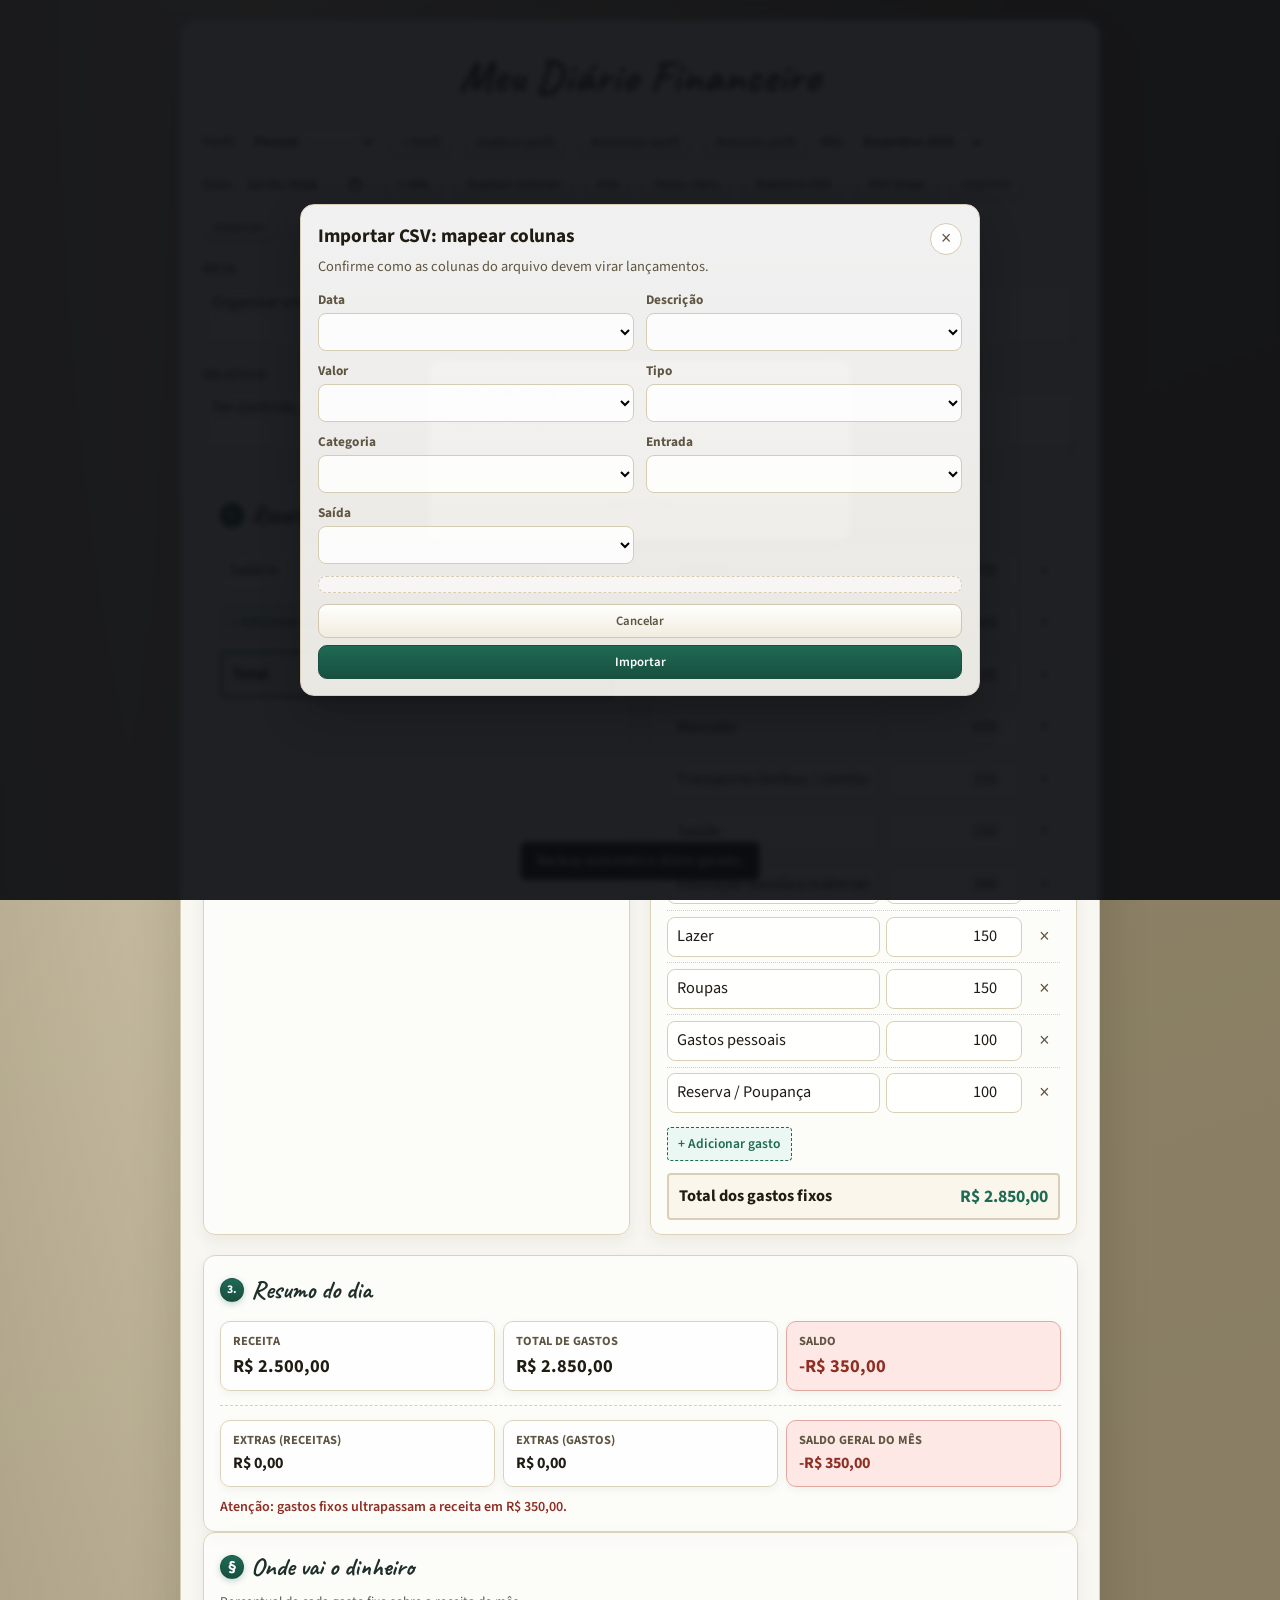
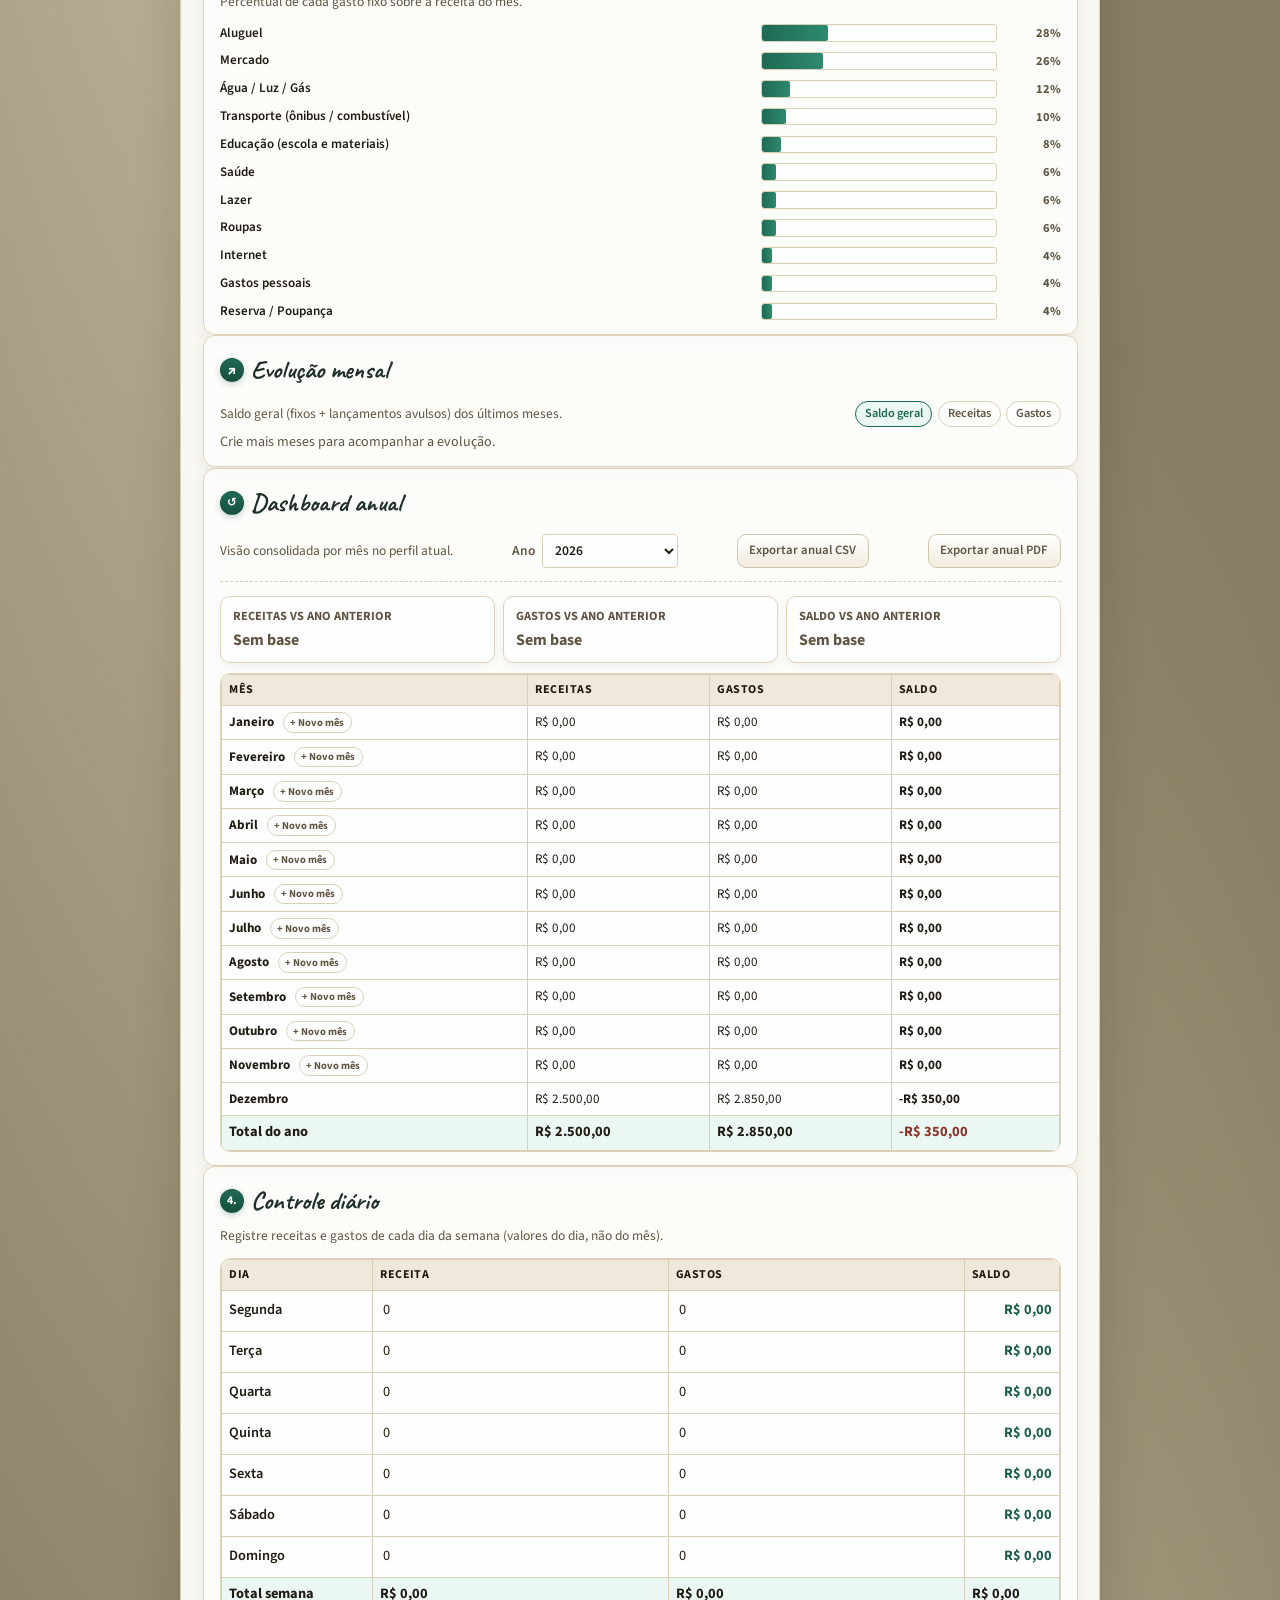
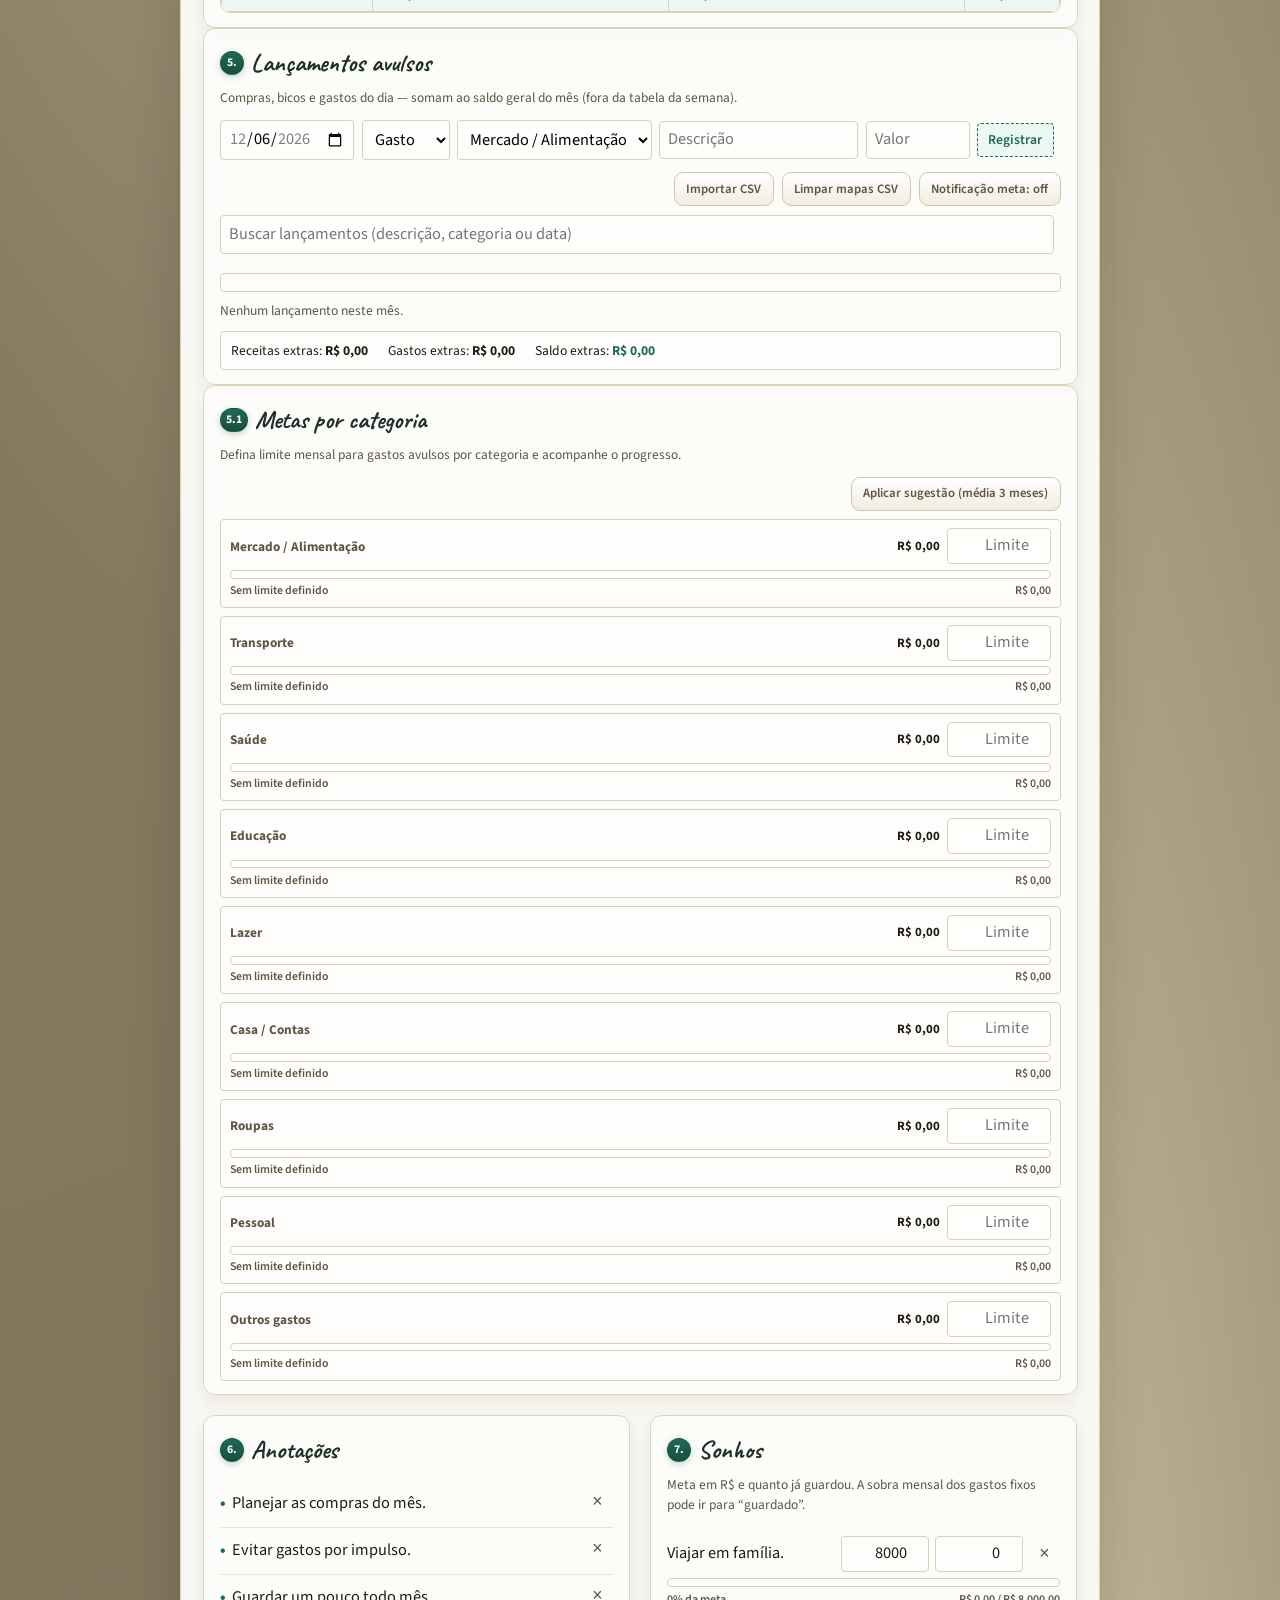
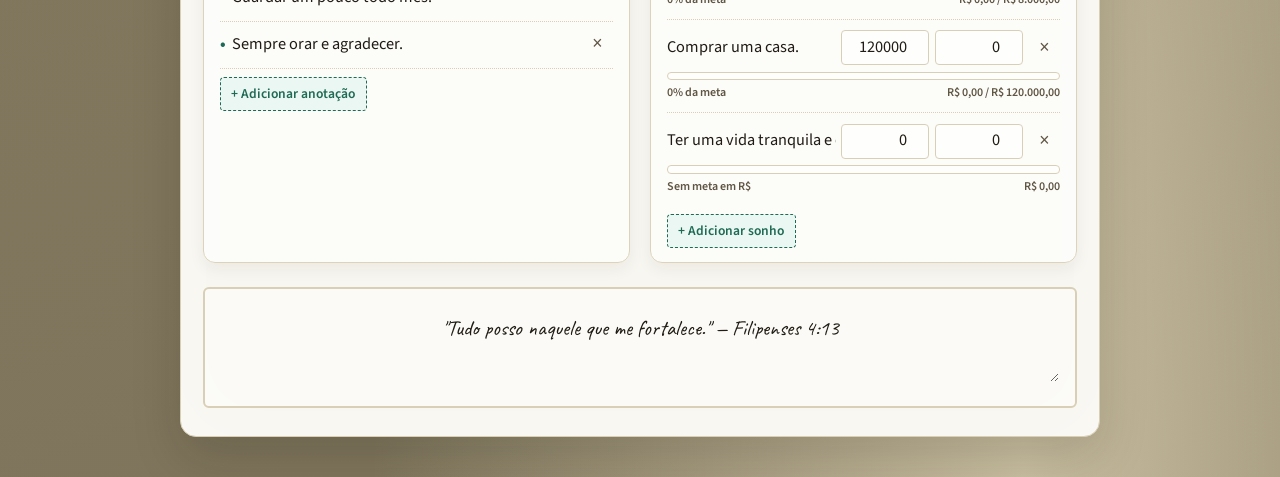
==== index.html @ 5837b6d7 "Publica GitHub Pages e melhora modal de importacao CSV Co-authored-by: Cursor <cursoragent@cursor.co" ====
<!DOCTYPE html>
<html lang="pt-BR">
<head>
  <meta charset="UTF-8" />
  <meta name="viewport" content="width=device-width, initial-scale=1.0" />
  <meta name="description" content="Meu Diário Financeiro — controle de receitas, gastos fixos e semana" />
  <meta name="theme-color" content="#1a5f4a" />
  <meta name="apple-mobile-web-app-capable" content="yes" />
  <meta name="apple-mobile-web-app-title" content="Diário Financeiro" />
  <link rel="manifest" href="manifest.webmanifest" />
  <link rel="icon" href="icons/icon.svg" type="image/svg+xml" />
  <link rel="apple-touch-icon" href="icons/icon.svg" />
  <title>Meu Diário Financeiro</title>
  <link rel="preconnect" href="https://fonts.googleapis.com" />
  <link rel="preconnect" href="https://fonts.gstatic.com" crossorigin />
  <link href="https://fonts.googleapis.com/css2?family=Caveat:wght@500;700&family=Source+Sans+3:wght@400;600;700&display=swap" rel="stylesheet" />
  <link rel="stylesheet" href="diario.css" />
</head>
<body>
  <a class="skip-link" href="#mainContent">Pular para conteúdo</a>
  <div class="app">
    <header class="sheet-header">
      <h1>Meu Diário Financeiro</h1>
      <div class="header-meta">
        <label class="field-inline">
          <span>Perfil</span>
          <select id="selPerfil" aria-label="Selecionar perfil"></select>
        </label>
        <button type="button" class="btn-icon" id="btnNovoPerfil" title="Criar novo perfil">+ Perfil</button>
        <button type="button" class="btn-icon" id="btnDuplicarPerfil" title="Duplicar perfil atual">Duplicar perfil</button>
        <button type="button" class="btn-icon" id="btnRenomearPerfil" title="Renomear perfil atual">Renomear perfil</button>
        <button type="button" class="btn-icon" id="btnRemoverPerfil" title="Remover perfil atual">Remover perfil</button>
        <label class="field-inline">
          <span>Mês</span>
          <select id="selMes" aria-label="Selecionar mês"></select>
        </label>
        <label class="field-inline">
          <span>Data</span>
          <input type="date" id="dataRef" />
        </label>
        <button type="button" class="btn-icon" id="btnNovoMes" title="Criar próximo mês">+ Mês</button>
        <button type="button" class="btn-icon" id="btnDuplicarMes" title="Copiar gastos do mês anterior">Duplicar anterior</button>
        <button type="button" class="btn-icon" id="btnInstalar" hidden title="Instalar no celular">Instalar app</button>
        <button type="button" class="btn-icon" id="btnPin" title="Configurar bloqueio por PIN">PIN</button>
        <button type="button" class="btn-icon" id="btnTema" title="Alternar tema claro/escuro">Tema: claro</button>
        <button type="button" class="btn-icon" id="btnRelatorioPdf" title="Gerar relatório mensal em PDF">Relatório PDF</button>
        <button type="button" class="btn-icon" id="btnRelatorioPdfLimpo" title="Gerar relatório compacto em PDF">PDF limpo</button>
        <button type="button" class="btn-icon" id="btnImprimir" title="Imprimir ou salvar PDF">Imprimir</button>
        <button type="button" class="btn-icon" id="btnExportar" title="Exportar backup JSON">Exportar</button>
        <button type="button" class="btn-icon" id="btnSyncConfig" title="Configurar sincronização GitHub Gist">Sync config</button>
        <button type="button" class="btn-icon" id="btnSyncPush" title="Enviar backup para o Gist">Sync enviar</button>
        <button type="button" class="btn-icon" id="btnSyncPull" title="Baixar backup do Gist">Sync baixar</button>
        <span class="sync-status" id="syncStatus">Sync: não configurado</span>
        <label class="btn-icon btn-import">
          Importar
          <input type="file" id="inputImportar" accept="application/json" hidden />
        </label>
      </div>
      <div class="field-block">
        <label for="meta">Meta</label>
        <textarea id="meta" rows="2" placeholder="Ex.: Organizar um salário de R$ 2.500,00 para a família."></textarea>
      </div>
      <div class="field-block">
        <label for="objetivo">Objetivo</label>
        <textarea id="objetivo" rows="2" placeholder="Ex.: Ter controle, viver em paz e realizar nossos sonhos."></textarea>
      </div>
    </header>

    <main class="grid-main" id="mainContent">
      <section class="panel" aria-labelledby="titReceita">
        <h2 id="titReceita"><span class="num">1.</span> Receita</h2>
        <ul class="linhas" id="listaReceitas"></ul>
        <button type="button" class="btn-add" id="btnAddReceita">+ Adicionar receita</button>
        <div class="total-box">
          <span>Total</span>
          <strong id="totalReceita">R$ 0,00</strong>
        </div>
      </section>

      <section class="panel" aria-labelledby="titGastos">
        <h2 id="titGastos"><span class="num">2.</span> Gastos fixos</h2>
        <ul class="linhas" id="listaGastos"></ul>
        <button type="button" class="btn-add" id="btnAddGasto">+ Adicionar gasto</button>
        <div class="total-box gastos">
          <span>Total dos gastos fixos</span>
          <strong id="totalGastos">R$ 0,00</strong>
        </div>
      </section>
    </main>

    <section class="panel resumo" aria-labelledby="titResumo">
      <h2 id="titResumo"><span class="num">3.</span> Resumo do dia</h2>
      <div class="resumo-linhas">
        <div class="resumo-item">
          <span>Receita</span>
          <output id="resumoReceita">R$ 0,00</output>
        </div>
        <div class="resumo-item">
          <span>Total de gastos</span>
          <output id="resumoGastos">R$ 0,00</output>
        </div>
        <div class="resumo-item saldo" id="wrapSaldo">
          <span>Saldo</span>
          <output id="resumoSaldo">R$ 0,00</output>
        </div>
      </div>
      <div class="resumo-extras" id="wrapResumoExtras" hidden>
        <div class="resumo-item mini">
          <span>Extras (receitas)</span>
          <output id="extraReceitas">R$ 0,00</output>
        </div>
        <div class="resumo-item mini">
          <span>Extras (gastos)</span>
          <output id="extraGastos">R$ 0,00</output>
        </div>
        <div class="resumo-item mini saldo" id="wrapSaldoGeral">
          <span>Saldo geral do mês</span>
          <output id="saldoGeral">R$ 0,00</output>
        </div>
      </div>
      <p class="alerta-saldo" id="alertaSaldo" hidden></p>
    </section>

    <section class="panel grafico-panel" aria-labelledby="titGrafico">
      <h2 id="titGrafico"><span class="num">§</span> Onde vai o dinheiro</h2>
      <p class="panel-hint">Percentual de cada gasto fixo sobre a receita do mês.</p>
      <div class="grafico-barras" id="graficoBarras"></div>
      <p class="grafico-vazio" id="graficoVazio" hidden>Adicione receitas e gastos para ver o gráfico.</p>
    </section>

    <section class="panel evolucao-panel" aria-labelledby="titEvolucao">
      <h2 id="titEvolucao"><span class="num">↗</span> Evolução mensal</h2>
      <div class="evolucao-topo">
        <p class="panel-hint" id="evolucaoHint">Saldo geral (fixos + lançamentos avulsos) dos últimos meses.</p>
        <div class="evolucao-modos" id="evolucaoModos" role="tablist" aria-label="Tipo da evolução mensal">
          <button type="button" class="chip-filtro ativo" data-modo-evolucao="saldo">Saldo geral</button>
          <button type="button" class="chip-filtro" data-modo-evolucao="receita">Receitas</button>
          <button type="button" class="chip-filtro" data-modo-evolucao="gasto">Gastos</button>
        </div>
      </div>
      <div class="evolucao-barras" id="evolucaoBarras"></div>
      <p class="grafico-vazio" id="evolucaoVazio" hidden>Crie mais meses para acompanhar a evolução.</p>
    </section>

    <section class="panel" aria-labelledby="titPainelAnual">
      <h2 id="titPainelAnual"><span class="num">↺</span> Dashboard anual</h2>
      <div class="evolucao-topo">
        <p class="panel-hint">Visão consolidada por mês no perfil atual.</p>
        <label class="field-inline">
          <span>Ano</span>
          <select id="selAnoPainel" aria-label="Selecionar ano do dashboard"></select>
        </label>
        <button type="button" class="btn-icon" id="btnExportarAnualCsv">Exportar anual CSV</button>
        <button type="button" class="btn-icon" id="btnExportarAnualPdf">Exportar anual PDF</button>
      </div>
      <div class="resumo-extras" id="painelComparativoWrap">
        <div class="resumo-item mini">
          <span>Receitas vs ano anterior</span>
          <output id="anualCompRec">—</output>
        </div>
        <div class="resumo-item mini">
          <span>Gastos vs ano anterior</span>
          <output id="anualCompGasto">—</output>
        </div>
        <div class="resumo-item mini">
          <span>Saldo vs ano anterior</span>
          <output id="anualCompSaldo">—</output>
        </div>
      </div>
      <div class="table-wrap">
        <table class="controle-semana">
          <thead>
            <tr>
              <th>Mês</th>
              <th>Receitas</th>
              <th>Gastos</th>
              <th>Saldo</th>
            </tr>
          </thead>
          <tbody id="painelAnualBody"></tbody>
          <tfoot>
            <tr>
              <th>Total do ano</th>
              <td id="anualRec">R$ 0,00</td>
              <td id="anualGasto">R$ 0,00</td>
              <td id="anualSaldo">R$ 0,00</td>
            </tr>
          </tfoot>
        </table>
      </div>
      <p class="grafico-vazio" id="painelAnualVazio" hidden>Sem dados para este ano.</p>
    </section>

    <section class="panel" aria-labelledby="titControle">
      <h2 id="titControle"><span class="num">4.</span> Controle diário</h2>
      <p class="panel-hint">Registre receitas e gastos de cada dia da semana (valores do dia, não do mês).</p>
      <div class="table-wrap">
        <table class="controle-semana">
          <thead>
            <tr>
              <th>Dia</th>
              <th>Receita</th>
              <th>Gastos</th>
              <th>Saldo</th>
            </tr>
          </thead>
          <tbody id="corpoSemana"></tbody>
          <tfoot>
            <tr>
              <th>Total semana</th>
              <td id="semReceita">R$ 0,00</td>
              <td id="semGastos">R$ 0,00</td>
              <td id="semSaldo">R$ 0,00</td>
            </tr>
          </tfoot>
        </table>
      </div>
    </section>

    <section class="panel" aria-labelledby="titLancamentos">
      <h2 id="titLancamentos"><span class="num">5.</span> Lançamentos avulsos</h2>
      <p class="panel-hint">Compras, bicos e gastos do dia — somam ao saldo geral do mês (fora da tabela da semana).</p>
      <form class="form-lancamento" id="formLancamento">
        <input type="date" id="lancData" required />
        <select id="lancTipo" aria-label="Tipo">
          <option value="gasto">Gasto</option>
          <option value="receita">Receita</option>
        </select>
        <select id="lancCategoria" aria-label="Categoria"></select>
        <input type="text" id="lancDesc" placeholder="Descrição" required />
        <input type="number" id="lancValor" min="0.01" step="0.01" placeholder="Valor" required />
        <button type="submit" class="btn-add">Registrar</button>
      </form>
      <div class="lanc-acoes">
        <button type="button" class="btn-icon" id="btnImportarCsv">Importar CSV</button>
        <button type="button" class="btn-icon" id="btnLimparMapasCsv">Limpar mapas CSV</button>
        <button type="button" class="btn-icon" id="btnToggleNotifMeta">Notificação meta: off</button>
        <input type="file" id="inputImportarCsv" accept=".csv,text/csv" hidden />
      </div>
      <div class="lanc-busca-wrap">
        <input type="search" id="lancBusca" placeholder="Buscar lançamentos (descrição, categoria ou data)" aria-label="Buscar lançamentos" />
        <button type="button" class="btn-icon" id="btnLimparBusca" hidden>Limpar busca</button>
      </div>
      <div class="lanc-filtros" id="lancFiltros" hidden></div>
      <div class="resumo-categorias" id="resumoCategorias" hidden></div>
      <ul class="lista-lancamentos" id="listaLancamentos"></ul>
      <p class="lanc-vazio" id="lancVazio">Nenhum lançamento neste mês.</p>
      <div class="lanc-totais">
        <span>Receitas extras: <strong id="lancTotRec">R$ 0,00</strong></span>
        <span>Gastos extras: <strong id="lancTotGasto">R$ 0,00</strong></span>
        <span>Saldo extras: <strong id="lancSaldoExtra">R$ 0,00</strong></span>
      </div>
    </section>

    <section class="panel" aria-labelledby="titMetasCategorias">
      <h2 id="titMetasCategorias"><span class="num">5.1</span> Metas por categoria</h2>
      <p class="panel-hint">Defina limite mensal para gastos avulsos por categoria e acompanhe o progresso.</p>
      <div class="meta-acoes">
        <button type="button" class="btn-icon" id="btnSugerirMetas">Aplicar sugestão (média 3 meses)</button>
      </div>
      <ul class="metas-categorias" id="metasCategorias"></ul>
      <p class="meta-alerta" id="metaAlerta" hidden></p>
    </section>

    <div class="grid-bottom">
      <section class="panel" aria-labelledby="titAnotacoes">
        <h2 id="titAnotacoes"><span class="num">6.</span> Anotações</h2>
        <ul class="lista-texto" id="listaAnotacoes"></ul>
        <button type="button" class="btn-add" id="btnAddAnotacao">+ Adicionar anotação</button>
      </section>

      <section class="panel panel-sonhos" aria-labelledby="titSonhos">
        <h2 id="titSonhos"><span class="num">7.</span> Sonhos</h2>
        <p class="panel-hint">Meta em R$ e quanto já guardou. A sobra mensal dos gastos fixos pode ir para “guardado”.</p>
        <p class="sonho-sugestao" id="sonhoSugestao" hidden></p>
        <ul class="lista-sonhos" id="listaSonhos"></ul>
        <button type="button" class="btn-add" id="btnAddSonho">+ Adicionar sonho</button>
      </section>
    </div>

    <footer class="citacao">
      <label for="citacaoTexto" class="sr-only">Citação motivacional</label>
      <textarea id="citacaoTexto" rows="2" placeholder="Sua frase de inspiração para o mês…"></textarea>
    </footer>
  </div>

  <div class="pin-overlay" id="pinOverlay" hidden role="dialog" aria-modal="true" aria-labelledby="pinTitle">
    <div class="pin-card">
      <h2 id="pinTitle">Diário protegido</h2>
      <p>Digite seu PIN para continuar.</p>
      <input type="password" id="pinInput" inputmode="numeric" pattern="[0-9]*" maxlength="12" autocomplete="current-password" placeholder="PIN" />
      <button type="button" class="btn-icon" id="btnDesbloquearPin">Desbloquear</button>
      <p class="pin-erro" id="pinErro" hidden>PIN inválido.</p>
    </div>
  </div>

  <div class="pin-overlay" id="csvMapOverlay" hidden role="dialog" aria-modal="true" aria-labelledby="csvMapTitle">
    <div class="pin-card csv-map-card">
      <button type="button" class="btn-modal-close" id="btnCsvMapFechar" aria-label="Fechar importação CSV">×</button>
      <h2 id="csvMapTitle">Importar CSV: mapear colunas</h2>
      <p class="panel-hint">Confirme como as colunas do arquivo devem virar lançamentos.</p>
      <div class="csv-map-grid">
        <label>Data
          <select id="csvMapData"></select>
        </label>
        <label>Descrição
          <select id="csvMapDesc"></select>
        </label>
        <label>Valor
          <select id="csvMapValor"></select>
        </label>
        <label>Tipo
          <select id="csvMapTipo"></select>
        </label>
        <label>Categoria
          <select id="csvMapCategoria"></select>
        </label>
        <label>Entrada
          <select id="csvMapEntrada"></select>
        </label>
        <label>Saída
          <select id="csvMapSaida"></select>
        </label>
      </div>
      <p class="panel-hint" id="csvMapResumo"></p>
      <div class="pin-actions">
        <button type="button" class="btn-icon" id="btnCsvMapCancelar">Cancelar</button>
        <button type="button" class="btn-icon" id="btnCsvMapConfirmar">Importar</button>
      </div>
    </div>
  </div>

  <div class="toast" id="toast" role="status" aria-live="polite"></div>
  <script src="diario.js" type="module"></script>
</body>
</html>
---- diario.css ----
:root {
  --papel: #f8f6f0;
  --papel-escuro: #efe9db;
  --linha: #d9cfb6;
  --tinta: #201c14;
  --tinta-suave: #5f5543;
  --destaque: #1f6a54;
  --destaque-claro: #ebf7f2;
  --alerta: #8f2f24;
  --alerta-fundo: #fde8e5;
  --positivo: #1a5f4a;
  --sombra: rgba(18, 16, 12, 0.16);
  --font-titulo: "Caveat", cursive;
  --font-corpo: "Source Sans 3", system-ui, sans-serif;
}

*,
*::before,
*::after {
  box-sizing: border-box;
}

body {
  margin: 0;
  min-height: 100vh;
  font-family: var(--font-corpo);
  font-size: 1.02rem;
  color: var(--tinta);
  background:
    radial-gradient(ellipse at 20% 0%, #d8ceb3 0%, transparent 52%),
    radial-gradient(ellipse at 80% 100%, #c9bea0 0%, transparent 45%),
    linear-gradient(160deg, #8f8468 0%, #7e745b 100%);
  line-height: 1.45;
  padding: 1.25rem 0.75rem 2.5rem;
  -webkit-font-smoothing: antialiased;
  text-rendering: optimizeLegibility;
}

.skip-link {
  position: absolute;
  left: 0.75rem;
  top: -3rem;
  z-index: 400;
  background: var(--tinta);
  color: #fff;
  padding: 0.45rem 0.65rem;
  border-radius: 6px;
  text-decoration: none;
  font-weight: 700;
}

.skip-link:focus {
  top: 0.75rem;
}

.app {
  max-width: 920px;
  margin: 0 auto;
  background: var(--papel);
  border: 1px solid #d9cfb6;
  border-radius: 16px;
  box-shadow:
    0 20px 50px var(--sombra),
    inset 0 0 80px rgba(255, 255, 255, 0.38);
  padding: 1.5rem 1.35rem 1.75rem;
  background-image: linear-gradient(180deg, rgba(255, 255, 255, 0.45), transparent 140px);
}

.sheet-header h1 {
  font-family: var(--font-titulo);
  font-size: clamp(2rem, 6vw, 2.75rem);
  font-weight: 700;
  text-align: center;
  margin: 0 0 1rem;
  color: #1d2a24;
  text-shadow: 0 1px 0 rgba(255, 255, 255, 0.8);
  letter-spacing: 0.02em;
}

.header-meta {
  display: flex;
  flex-wrap: wrap;
  gap: 0.5rem 0.75rem;
  align-items: center;
  margin-bottom: 1rem;
}

.field-inline {
  display: flex;
  align-items: center;
  gap: 0.4rem;
  font-size: 0.85rem;
  font-weight: 600;
  color: var(--tinta-suave);
}

.field-inline input[type="date"],
.field-inline select {
  border: 1px solid #d9cfb6;
  background: rgba(255, 255, 255, 0.72);
  padding: 0.35rem 0.5rem;
  border-radius: 4px;
  font: inherit;
  color: var(--tinta);
  min-width: 8.5rem;
}

.field-inline select {
  cursor: pointer;
}

.sync-status {
  font-size: 0.76rem;
  color: var(--tinta-suave);
  border: 1px dashed var(--linha);
  border-radius: 999px;
  padding: 0.2rem 0.55rem;
  background: rgba(255, 255, 255, 0.5);
}

.field-block {
  margin-bottom: 0.75rem;
}

.field-block label {
  display: block;
  font-size: 0.8rem;
  font-weight: 700;
  text-transform: uppercase;
  letter-spacing: 0.06em;
  color: var(--tinta-suave);
  margin-bottom: 0.25rem;
}

textarea,
input[type="text"],
input[type="number"] {
  width: 100%;
  font: inherit;
  color: var(--tinta);
  border: 1px solid #d9cfb6;
  border-radius: 8px;
  background: rgba(255, 255, 255, 0.78);
  padding: 0.45rem 0.55rem;
}

textarea:focus,
input:focus {
  outline: 2px solid var(--destaque);
  outline-offset: 1px;
}

.grid-main {
  display: grid;
  gap: 1.25rem;
  margin-top: 1.25rem;
}

@media (min-width: 720px) {
  .grid-main {
    grid-template-columns: 1fr 1fr;
  }
}

.panel {
  background: rgba(255, 255, 255, 0.62);
  border: 1px solid #ddd3bb;
  border-radius: 12px;
  padding: 1rem 1rem 0.85rem;
  box-shadow: 0 6px 16px rgba(32, 28, 20, 0.06);
  animation: panelIn 0.45s ease both;
  transform-origin: top center;
  transition: transform 0.2s ease, box-shadow 0.2s ease, border-color 0.2s ease;
}

.panel:hover {
  transform: translateY(-2px);
  box-shadow: 0 10px 24px rgba(32, 28, 20, 0.1);
  border-color: #d2c7ae;
}

.panel h2 {
  font-family: var(--font-titulo);
  font-size: 1.58rem;
  font-weight: 700;
  margin: 0 0 0.75rem;
  color: #1f2f29;
  display: flex;
  align-items: center;
  gap: 0.45rem;
}

.panel h2 .num {
  color: #fff;
  background: linear-gradient(180deg, var(--destaque), #184f3f);
  border: 1px solid rgba(0, 0, 0, 0.08);
  border-radius: 999px;
  min-width: 1.5rem;
  height: 1.5rem;
  display: inline-flex;
  align-items: center;
  justify-content: center;
  font-family: var(--font-corpo);
  font-size: 0.74rem;
  line-height: 1;
  padding: 0 0.32rem;
  box-shadow: 0 2px 6px rgba(31, 106, 84, 0.28);
}

.panel-hint {
  font-size: 0.84rem;
  color: var(--tinta-suave);
  margin: -0.35rem 0 0.75rem;
}

.linhas {
  list-style: none;
  margin: 0;
  padding: 0;
}

.linha-item {
  display: grid;
  grid-template-columns: 1fr minmax(6.5rem, 8.5rem) 2rem;
  gap: 0.4rem;
  align-items: center;
  padding: 0.35rem 0;
  border-bottom: 1px dotted var(--linha);
}

.linha-item:last-child {
  border-bottom: none;
}

.linha-item input[type="text"] {
  min-width: 0;
}

.linha-item input[type="number"] {
  text-align: right;
}

.btn-remove {
  width: 2rem;
  height: 2rem;
  border: none;
  background: transparent;
  color: var(--tinta-suave);
  cursor: pointer;
  border-radius: 4px;
  font-size: 1.1rem;
  line-height: 1;
}

.btn-remove:hover {
  background: var(--alerta-fundo);
  color: var(--alerta);
}

.btn-add {
  margin-top: 0.5rem;
  padding: 0.4rem 0.65rem;
  font: inherit;
  font-size: 0.85rem;
  font-weight: 600;
  color: var(--destaque);
  background: var(--destaque-claro);
  border: 1px dashed var(--destaque);
  border-radius: 4px;
  cursor: pointer;
}

.btn-add:hover {
  background: #d4ebe3;
}

.total-box {
  display: flex;
  justify-content: space-between;
  align-items: center;
  margin-top: 0.75rem;
  padding: 0.55rem 0.65rem;
  background: var(--destaque-claro);
  border: 2px solid var(--destaque);
  border-radius: 4px;
  font-weight: 700;
}

.total-box.gastos {
  background: #faf6eb;
  border-color: var(--linha);
}

.total-box strong {
  font-size: 1.1rem;
  color: var(--destaque);
}

.resumo {
  margin-top: 1.25rem;
}

.resumo-linhas {
  display: grid;
  gap: 0.5rem;
}

@media (min-width: 520px) {
  .resumo-linhas {
    grid-template-columns: repeat(3, 1fr);
  }
}

.resumo-item {
  padding: 0.65rem 0.75rem;
  background: rgba(255, 255, 255, 0.72);
  border: 1px solid #ddd3bb;
  border-radius: 10px;
  box-shadow: 0 3px 10px rgba(32, 28, 20, 0.05);
  transition: transform 0.18s ease, box-shadow 0.18s ease;
}

.resumo-item:hover {
  transform: translateY(-1px);
  box-shadow: 0 8px 16px rgba(32, 28, 20, 0.08);
}

.resumo-item span {
  display: block;
  font-size: 0.78rem;
  font-weight: 700;
  text-transform: uppercase;
  color: var(--tinta-suave);
  margin-bottom: 0.2rem;
}

.resumo-item output {
  font-size: 1.15rem;
  font-weight: 700;
  display: block;
}

.resumo-item.saldo output {
  color: var(--positivo);
}

.resumo-item.saldo.negativo output {
  color: var(--alerta);
}

.resumo-item.saldo.negativo {
  background: var(--alerta-fundo);
  border-color: #e0a8a0;
}

.resumo-extras {
  display: grid;
  gap: 0.5rem;
  margin-top: 0.85rem;
  padding-top: 0.85rem;
  border-top: 1px dashed var(--linha);
}

@media (min-width: 520px) {
  .resumo-extras {
    grid-template-columns: repeat(3, 1fr);
  }
}

.resumo-item.mini output {
  font-size: 1rem;
}

.resumo-extras .resumo-item.saldo.negativo output {
  color: var(--alerta);
}

.alerta-saldo {
  margin: 0.65rem 0 0;
  font-size: 0.88rem;
  color: var(--alerta);
  font-weight: 600;
}

.table-wrap {
  overflow-x: auto;
  border: 1px solid #ddd3bb;
  border-radius: 10px;
  background: rgba(255, 255, 255, 0.72);
}

.controle-semana {
  width: 100%;
  border-collapse: collapse;
  font-size: 0.9rem;
}

.controle-semana th,
.controle-semana td {
  border: 1px solid var(--linha);
  padding: 0.4rem 0.45rem;
  text-align: left;
}

.controle-semana thead th {
  background: var(--papel-escuro);
  font-size: 0.75rem;
  text-transform: uppercase;
  letter-spacing: 0.04em;
}

.controle-semana tbody td:first-child {
  font-weight: 600;
  white-space: nowrap;
}

.controle-semana input[type="number"] {
  width: 100%;
  min-width: 4.5rem;
  border: none;
  background: transparent;
  padding: 0.2rem;
}

.controle-semana input[type="number"]:focus {
  background: #fff;
}

.controle-semana .cel-saldo {
  font-weight: 700;
  text-align: right;
  color: var(--positivo);
}

.controle-semana .cel-saldo.neg {
  color: var(--alerta);
}

.controle-semana tfoot th,
.controle-semana tfoot td {
  background: var(--destaque-claro);
  font-weight: 700;
}

.grid-bottom {
  display: grid;
  gap: 1.25rem;
  margin-top: 1.25rem;
}

@media (min-width: 620px) {
  .grid-bottom {
    grid-template-columns: 1fr 1fr;
  }
}

.lista-texto {
  list-style: none;
  margin: 0;
  padding: 0;
}

.lista-texto li {
  display: flex;
  gap: 0.35rem;
  align-items: flex-start;
  padding: 0.35rem 0;
  border-bottom: 1px dotted var(--linha);
}

.lista-texto li::before {
  content: "•";
  color: var(--destaque);
  font-weight: 700;
  flex-shrink: 0;
  margin-top: 0.35rem;
}

.lista-texto input {
  flex: 1;
  border: none;
  background: transparent;
  padding: 0.35rem 0;
}

.lista-texto input:focus {
  background: rgba(255, 255, 255, 0.6);
  border-radius: 4px;
}

.form-lancamento {
  display: grid;
  gap: 0.45rem;
  margin-bottom: 0.75rem;
}

@media (min-width: 640px) {
  .form-lancamento {
    grid-template-columns: auto auto auto 1fr 6.5rem auto auto;
    align-items: center;
  }
}

.form-lancamento input,
.form-lancamento select {
  width: 100%;
  font: inherit;
  padding: 0.4rem 0.5rem;
  border: 1px solid var(--linha);
  border-radius: 4px;
  background: rgba(255, 255, 255, 0.5);
}

.form-lancamento button {
  margin: 0;
}

.lanc-acoes {
  display: flex;
  justify-content: flex-end;
  gap: 0.5rem;
  margin: 0 0 0.55rem;
}

.pin-card.csv-map-card {
  width: min(680px, 94vw);
  max-height: min(88vh, 820px);
  overflow: auto;
  border-radius: 14px;
  padding: 1.1rem 1.05rem 0.95rem;
  background: linear-gradient(180deg, rgba(255, 255, 255, 0.94), rgba(250, 248, 242, 0.92));
  border: 1px solid #d8cdb5;
  box-shadow: 0 20px 40px rgba(0, 0, 0, 0.24);
}

.btn-modal-close {
  position: sticky;
  top: 0;
  float: right;
  width: 2rem;
  height: 2rem;
  border: 1px solid #d6cbb3;
  border-radius: 999px;
  background: rgba(255, 255, 255, 0.95);
  color: var(--tinta-suave);
  font-size: 1.1rem;
  line-height: 1;
  cursor: pointer;
}

.btn-modal-close:hover {
  border-color: var(--destaque);
  color: var(--destaque);
}

.csv-map-grid {
  display: grid;
  gap: 0.6rem 0.7rem;
  margin: 0.72rem 0 0.72rem;
  grid-template-columns: 1fr;
}

.csv-map-grid label {
  display: grid;
  gap: 0.28rem;
  font-size: 0.83rem;
  font-weight: 700;
  letter-spacing: 0.01em;
  color: var(--tinta-suave);
}

.csv-map-grid select {
  width: 100%;
  font: inherit;
  padding: 0.46rem 0.55rem;
  border: 1px solid #d6cbb3;
  border-radius: 8px;
  background: rgba(255, 255, 255, 0.85);
}

.pin-actions {
  display: flex;
  justify-content: flex-end;
  flex-wrap: wrap;
  gap: 0.45rem;
  margin-top: 0.55rem;
}

.csv-map-card .btn-icon {
  width: auto;
  min-width: 9rem;
}

#btnCsvMapConfirmar {
  background: linear-gradient(180deg, var(--destaque), #184f3f);
  border-color: #184f3f;
  color: #fff;
}

#btnCsvMapConfirmar:hover {
  color: #fff;
  border-color: #133f32;
  box-shadow: 0 6px 14px rgba(24, 79, 63, 0.28);
}

#csvMapResumo {
  margin-top: 0.1rem;
  padding: 0.48rem 0.56rem;
  border: 1px dashed #d7ccb4;
  border-radius: 8px;
  background: rgba(255, 255, 255, 0.62);
}

@media (min-width: 760px) {
  .csv-map-grid {
    grid-template-columns: 1fr 1fr;
  }
}

:root[data-theme="dark"] .pin-card.csv-map-card {
  background: linear-gradient(180deg, #2a3036, #23292f);
  border-color: #46515d;
}

:root[data-theme="dark"] .btn-modal-close {
  background: #1f252b;
  border-color: #495564;
  color: #c8d2dd;
}

:root[data-theme="dark"] .csv-map-grid select {
  background: #1f252b;
  border-color: #495564;
  color: #edf2f7;
}

:root[data-theme="dark"] #csvMapResumo {
  border-color: #4a5563;
  background: rgba(31, 37, 43, 0.72);
}

.lanc-busca-wrap {
  display: grid;
  grid-template-columns: 1fr auto;
  gap: 0.45rem;
  align-items: center;
  margin: 0 0 0.55rem;
}

.lanc-busca-wrap input {
  width: 100%;
  font: inherit;
  padding: 0.42rem 0.5rem;
  border: 1px solid var(--linha);
  border-radius: 4px;
  background: rgba(255, 255, 255, 0.5);
}

.lanc-item .desc mark {
  background: #fff2a8;
  color: inherit;
  padding: 0 0.08rem;
  border-radius: 2px;
}

.lanc-filtros {
  display: flex;
  flex-wrap: wrap;
  gap: 0.4rem;
  margin: 0.25rem 0 0.6rem;
}

.chip-filtro {
  border: 1px solid var(--linha);
  background: rgba(255, 255, 255, 0.55);
  color: var(--tinta-suave);
  font: inherit;
  font-size: 0.77rem;
  font-weight: 600;
  border-radius: 999px;
  padding: 0.2rem 0.55rem;
  cursor: pointer;
}

.chip-filtro.ativo {
  border-color: var(--destaque);
  color: var(--destaque);
  background: var(--destaque-claro);
}

.resumo-categorias {
  margin: 0 0 0.55rem;
  padding: 0.55rem 0.6rem;
  border: 1px solid var(--linha);
  border-radius: 4px;
  background: rgba(255, 255, 255, 0.45);
  display: grid;
  gap: 0.4rem;
}

.cat-resumo-linha {
  display: grid;
  grid-template-columns: minmax(0, 1fr) minmax(5rem, 30%) auto;
  gap: 0.45rem;
  align-items: center;
  font-size: 0.78rem;
}

.cat-resumo-linha .nome {
  white-space: nowrap;
  overflow: hidden;
  text-overflow: ellipsis;
  color: var(--tinta-suave);
  font-weight: 600;
}

.cat-resumo-linha .val {
  font-weight: 700;
  color: var(--tinta);
}

#painelAnualBody td,
#painelAnualBody th {
  font-size: 0.82rem;
}

#painelAnualBody td:last-child,
#anualSaldo {
  font-weight: 700;
}

#painelAnualBody tr[title] {
  cursor: pointer;
}

#painelAnualBody tr[title]:hover {
  background: rgba(26, 95, 74, 0.08);
}

.btn-mini-add-mes {
  margin-left: 0.35rem;
  border: 1px solid var(--linha);
  background: rgba(255, 255, 255, 0.72);
  color: var(--tinta-suave);
  border-radius: 999px;
  font: inherit;
  font-size: 0.66rem;
  padding: 0.1rem 0.4rem;
  cursor: pointer;
}

.btn-mini-add-mes:hover {
  border-color: var(--destaque);
  color: var(--destaque);
}

#painelComparativoWrap {
  margin-bottom: 0.6rem;
}

#painelComparativoWrap output {
  font-weight: 700;
}

.lista-lancamentos {
  list-style: none;
  margin: 0;
  padding: 0;
}

.lanc-item {
  display: grid;
  grid-template-columns: 5.5rem 4.5rem 1fr 5.5rem 2rem 2rem 2rem;
  gap: 0.35rem;
  align-items: center;
  padding: 0.4rem 0;
  border-bottom: 1px dotted var(--linha);
  font-size: 0.85rem;
}

.lanc-item .tag-tipo {
  font-size: 0.7rem;
  font-weight: 800;
  text-transform: uppercase;
  padding: 0.15rem 0.35rem;
  border-radius: 3px;
  text-align: center;
}

.lanc-item .tag-tipo.receita {
  background: var(--destaque-claro);
  color: var(--destaque);
}

.lanc-item .tag-tipo.gasto {
  background: var(--alerta-fundo);
  color: var(--alerta);
}

.lanc-item .tag-cat {
  font-size: 0.72rem;
  color: var(--tinta-suave);
  background: rgba(255, 255, 255, 0.6);
  border: 1px solid var(--linha);
  border-radius: 3px;
  padding: 0.1rem 0.35rem;
  text-align: center;
}

.lanc-item .valor {
  text-align: right;
  font-weight: 700;
}

.lanc-item .valor.receita {
  color: var(--destaque);
}

.lanc-item .valor.gasto {
  color: var(--alerta);
}

.btn-edit {
  border: 1px solid var(--linha);
  background: rgba(255, 255, 255, 0.55);
  color: var(--tinta-suave);
  border-radius: 4px;
  height: 2rem;
  cursor: pointer;
}

.btn-edit:hover {
  border-color: var(--destaque);
  color: var(--destaque);
}

.btn-dup {
  border: 1px solid var(--linha);
  background: rgba(255, 255, 255, 0.55);
  color: var(--tinta-suave);
  border-radius: 4px;
  height: 2rem;
  cursor: pointer;
}

.btn-dup:hover {
  border-color: var(--destaque);
  color: var(--destaque);
}

.lanc-vazio {
  font-size: 0.85rem;
  color: var(--tinta-suave);
  margin: 0 0 0.5rem;
}

.lanc-totais {
  display: flex;
  flex-wrap: wrap;
  gap: 0.75rem 1.25rem;
  margin-top: 0.65rem;
  font-size: 0.85rem;
  padding: 0.55rem 0.65rem;
  background: rgba(255, 255, 255, 0.45);
  border: 1px solid var(--linha);
  border-radius: 4px;
}

.metas-categorias {
  list-style: none;
  margin: 0;
  padding: 0;
  display: grid;
  gap: 0.5rem;
}

.meta-acoes {
  display: flex;
  justify-content: flex-end;
  margin: 0 0 0.55rem;
}

.meta-item {
  border: 1px solid var(--linha);
  border-radius: 4px;
  padding: 0.5rem 0.55rem;
  background: rgba(255, 255, 255, 0.45);
}

.meta-item.excedeu {
  border-color: #b2584d;
  background: var(--alerta-fundo);
}

.meta-topo {
  display: grid;
  grid-template-columns: minmax(0, 1fr) 7rem 6.5rem;
  gap: 0.45rem;
  align-items: center;
  margin-bottom: 0.35rem;
}

.meta-topo .nome {
  font-size: 0.83rem;
  font-weight: 700;
  color: var(--tinta-suave);
}

.meta-topo .gasto {
  text-align: right;
  font-size: 0.8rem;
  font-weight: 700;
}

.meta-topo input {
  width: 100%;
  font: inherit;
  padding: 0.32rem 0.4rem;
  border: 1px solid var(--linha);
  border-radius: 4px;
  background: rgba(255, 255, 255, 0.6);
  text-align: right;
}

.meta-rodape {
  display: flex;
  justify-content: space-between;
  margin-top: 0.2rem;
  font-size: 0.74rem;
  font-weight: 600;
  color: var(--tinta-suave);
}

.meta-alerta {
  margin: 0.65rem 0 0;
  color: var(--alerta);
  font-size: 0.84rem;
  font-weight: 700;
}

.lista-sonhos {
  list-style: none;
  margin: 0;
  padding: 0;
}

.sonho-item {
  padding: 0.65rem 0;
  border-bottom: 1px dotted var(--linha);
}

.sonho-item:last-child {
  border-bottom: none;
}

.sonho-topo {
  display: grid;
  grid-template-columns: 1fr 5.5rem 5.5rem 2rem;
  gap: 0.35rem;
  align-items: center;
  margin-bottom: 0.4rem;
}

.sonho-topo input[type="text"] {
  font: inherit;
  border: none;
  background: transparent;
  padding: 0.25rem 0;
  width: 100%;
}

.sonho-topo input[type="number"] {
  font: inherit;
  width: 100%;
  padding: 0.3rem 0.4rem;
  border: 1px solid var(--linha);
  border-radius: 4px;
  background: rgba(255, 255, 255, 0.5);
  text-align: right;
}

.sonho-progresso {
  height: 0.55rem;
  background: rgba(255, 255, 255, 0.55);
  border: 1px solid var(--linha);
  border-radius: 4px;
  overflow: hidden;
}

.sonho-progresso-fill {
  height: 100%;
  background: linear-gradient(90deg, var(--destaque), #3d9a7a);
  transition: width 0.35s ease;
}

.sonho-rodape {
  display: flex;
  justify-content: space-between;
  margin-top: 0.25rem;
  font-size: 0.75rem;
  color: var(--tinta-suave);
  font-weight: 600;
}

.sonho-sugestao {
  font-size: 0.85rem;
  color: var(--destaque);
  margin: 0 0 0.65rem;
  padding: 0.45rem 0.55rem;
  background: var(--destaque-claro);
  border-radius: 4px;
  border: 1px dashed var(--destaque);
}

.sonho-sugestao button {
  margin-left: 0.35rem;
  font: inherit;
  font-size: 0.78rem;
  font-weight: 700;
  color: var(--destaque);
  background: transparent;
  border: 1px solid var(--destaque);
  border-radius: 3px;
  padding: 0.15rem 0.4rem;
  cursor: pointer;
}

@media (max-width: 520px) {
  .lanc-item {
    grid-template-columns: 1fr 1fr;
  }

  .lanc-item .desc {
    grid-column: 1 / -1;
  }

  .lanc-item .tag-cat,
  .lanc-item .valor {
    grid-column: span 1;
  }

  .sonho-topo {
    grid-template-columns: 1fr 1fr;
  }

  .sonho-topo .btn-remove {
    grid-column: 2;
    justify-self: end;
  }
}

.citacao {
  margin-top: 1.5rem;
  padding: 1rem;
  border: 2px double var(--linha);
  border-radius: 6px;
  background: rgba(255, 255, 255, 0.4);
}

.citacao textarea {
  font-family: var(--font-titulo);
  font-size: 1.35rem;
  text-align: center;
  border: none;
  background: transparent;
  resize: vertical;
  min-height: 3rem;
}

.btn-icon {
  padding: 0.42rem 0.72rem;
  font: inherit;
  font-size: 0.8rem;
  font-weight: 600;
  color: var(--tinta-suave);
  background: linear-gradient(180deg, #ffffff, #f1ecdf);
  border: 1px solid #d1c6ad;
  border-radius: 9px;
  cursor: pointer;
  transition: transform 0.15s ease, box-shadow 0.15s ease, border-color 0.15s ease;
}

.btn-icon:hover {
  border-color: var(--destaque);
  color: var(--destaque);
  box-shadow: 0 4px 12px rgba(31, 106, 84, 0.2);
  transform: translateY(-1px);
}

.btn-icon:active {
  transform: translateY(0);
  box-shadow: 0 2px 6px rgba(31, 106, 84, 0.18);
}

button:focus-visible,
input:focus-visible,
select:focus-visible,
textarea:focus-visible,
a:focus-visible {
  outline: 3px solid var(--destaque);
  outline-offset: 2px;
}

.btn-import {
  display: inline-block;
  cursor: pointer;
}

.sr-only {
  position: absolute;
  width: 1px;
  height: 1px;
  padding: 0;
  margin: -1px;
  overflow: hidden;
  clip: rect(0, 0, 0, 0);
  border: 0;
}

.toast {
  position: fixed;
  bottom: 1.25rem;
  left: 50%;
  transform: translateX(-50%) translateY(120%);
  background: var(--tinta);
  color: #fff;
  padding: 0.55rem 1rem;
  border-radius: 6px;
  font-size: 0.88rem;
  font-weight: 600;
  opacity: 0;
  transition: transform 0.25s, opacity 0.25s;
  z-index: 100;
  pointer-events: none;
}

.toast.show {
  transform: translateX(-50%) translateY(0);
  opacity: 1;
}

@keyframes panelIn {
  from {
    opacity: 0;
    transform: translateY(8px) scale(0.995);
  }
  to {
    opacity: 1;
    transform: translateY(0) scale(1);
  }
}

.pin-overlay {
  position: fixed;
  inset: 0;
  background: rgba(10, 12, 16, 0.7);
  backdrop-filter: blur(2px);
  display: grid;
  place-items: center;
  z-index: 200;
  padding: 1rem;
}

.pin-card {
  width: min(420px, 100%);
  background: var(--papel);
  border: 1px solid var(--linha);
  border-radius: 10px;
  box-shadow: 0 10px 24px rgba(0, 0, 0, 0.25);
  padding: 1rem;
}

.pin-card h2 {
  margin: 0 0 0.4rem;
  font-size: 1.2rem;
}

.pin-card p {
  margin: 0 0 0.7rem;
  color: var(--tinta-suave);
  font-size: 0.9rem;
}

.pin-card input {
  width: 100%;
  border: 1px solid var(--linha);
  border-radius: 6px;
  padding: 0.55rem 0.6rem;
  margin-bottom: 0.55rem;
  background: rgba(255, 255, 255, 0.75);
}

.pin-card .btn-icon {
  width: 100%;
}

.pin-erro {
  margin-top: 0.55rem;
  color: var(--alerta);
  font-weight: 700;
}

.grafico-panel h2 .num {
  font-family: var(--font-corpo);
  font-size: 1rem;
}

.grafico-barras {
  display: flex;
  flex-direction: column;
  gap: 0.55rem;
}

.barra-linha {
  display: grid;
  grid-template-columns: minmax(0, 1fr) minmax(5rem, 28%) 3.5rem;
  gap: 0.5rem;
  align-items: center;
  font-size: 0.82rem;
}

.barra-linha .nome {
  font-weight: 600;
  white-space: nowrap;
  overflow: hidden;
  text-overflow: ellipsis;
}

.barra-track {
  height: 1.1rem;
  background: rgba(255, 255, 255, 0.55);
  border: 1px solid var(--linha);
  border-radius: 3px;
  overflow: hidden;
}

.barra-fill {
  height: 100%;
  background: linear-gradient(90deg, var(--destaque), #2d8a6e);
  border-radius: 2px;
  min-width: 2px;
  transition: width 0.35s ease;
}

.barra-linha.alerta .barra-fill {
  background: linear-gradient(90deg, #c45a4a, var(--alerta));
}

.barra-pct {
  text-align: right;
  font-weight: 700;
  color: var(--tinta-suave);
  font-size: 0.78rem;
}

.grafico-vazio {
  font-size: 0.88rem;
  color: var(--tinta-suave);
  margin: 0;
}

.evolucao-panel h2 .num {
  font-family: var(--font-corpo);
  font-size: 1rem;
}

.evolucao-topo {
  display: flex;
  flex-wrap: wrap;
  justify-content: space-between;
  align-items: center;
  gap: 0.45rem 0.75rem;
  margin-bottom: 0.35rem;
}

.evolucao-topo .panel-hint {
  margin: 0;
}

.evolucao-modos {
  display: flex;
  flex-wrap: wrap;
  gap: 0.35rem;
}

.evolucao-barras {
  display: flex;
  flex-direction: column;
  gap: 0.5rem;
}

.evolucao-linha {
  display: grid;
  grid-template-columns: 7rem minmax(5rem, 1fr) 7rem;
  gap: 0.5rem;
  align-items: center;
  font-size: 0.82rem;
}

.evolucao-mes {
  color: var(--tinta-suave);
  font-weight: 600;
}

.evolucao-track {
  height: 0.9rem;
  background: rgba(255, 255, 255, 0.55);
  border: 1px solid var(--linha);
  border-radius: 3px;
  overflow: hidden;
}

.evolucao-fill {
  height: 100%;
  background: linear-gradient(90deg, var(--destaque), #2d8a6e);
  min-width: 2px;
}

.evolucao-fill.neg {
  background: linear-gradient(90deg, #c45a4a, var(--alerta));
}

.evolucao-fill.receita {
  background: linear-gradient(90deg, #1a5f4a, #1f8f6c);
}

.evolucao-fill.gasto {
  background: linear-gradient(90deg, #d48a24, #a76a14);
}

.evolucao-valor {
  text-align: right;
  font-weight: 700;
}

.evolucao-valor.neg {
  color: var(--alerta);
}

:root[data-theme="dark"] {
  --papel: #1f2429;
  --papel-escuro: #2b3138;
  --linha: #3f4954;
  --tinta: #edf2f7;
  --tinta-suave: #b7c1cc;
  --destaque: #4cc29a;
  --destaque-claro: #223a33;
  --alerta: #f48f7f;
  --alerta-fundo: #402823;
  --positivo: #4cc29a;
  --sombra: rgba(0, 0, 0, 0.35);
}

:root[data-theme="dark"] body {
  background:
    radial-gradient(ellipse at 20% 0%, #30373f 0%, transparent 52%),
    radial-gradient(ellipse at 80% 100%, #2a3137 0%, transparent 45%),
    linear-gradient(160deg, #1a1f24 0%, #14181c 100%);
}

:root[data-theme="dark"] .btn-icon {
  background: linear-gradient(180deg, #333b44, #2a3038);
  border-color: #4b5663;
  color: #d9e1ea;
}

@media (prefers-reduced-motion: reduce) {
  * {
    animation: none !important;
    transition: none !important;
    scroll-behavior: auto !important;
  }
}

@media (max-width: 680px) {
  .btn-icon,
  .chip-filtro {
    min-height: 2.25rem;
  }

  .header-meta {
    gap: 0.45rem;
  }
}

@media print {
  body {
    background: #fff;
    padding: 0;
  }

  .app {
    box-shadow: none;
    border: 1px solid #ccc;
  }

  .header-meta,
  .form-lancamento,
  .btn-add,
  .btn-remove,
  .btn-icon,
  .btn-import,
  .toast,
  .sonho-sugestao button {
    display: none !important;
  }

  .grafico-panel {
    break-inside: avoid;
  }
}
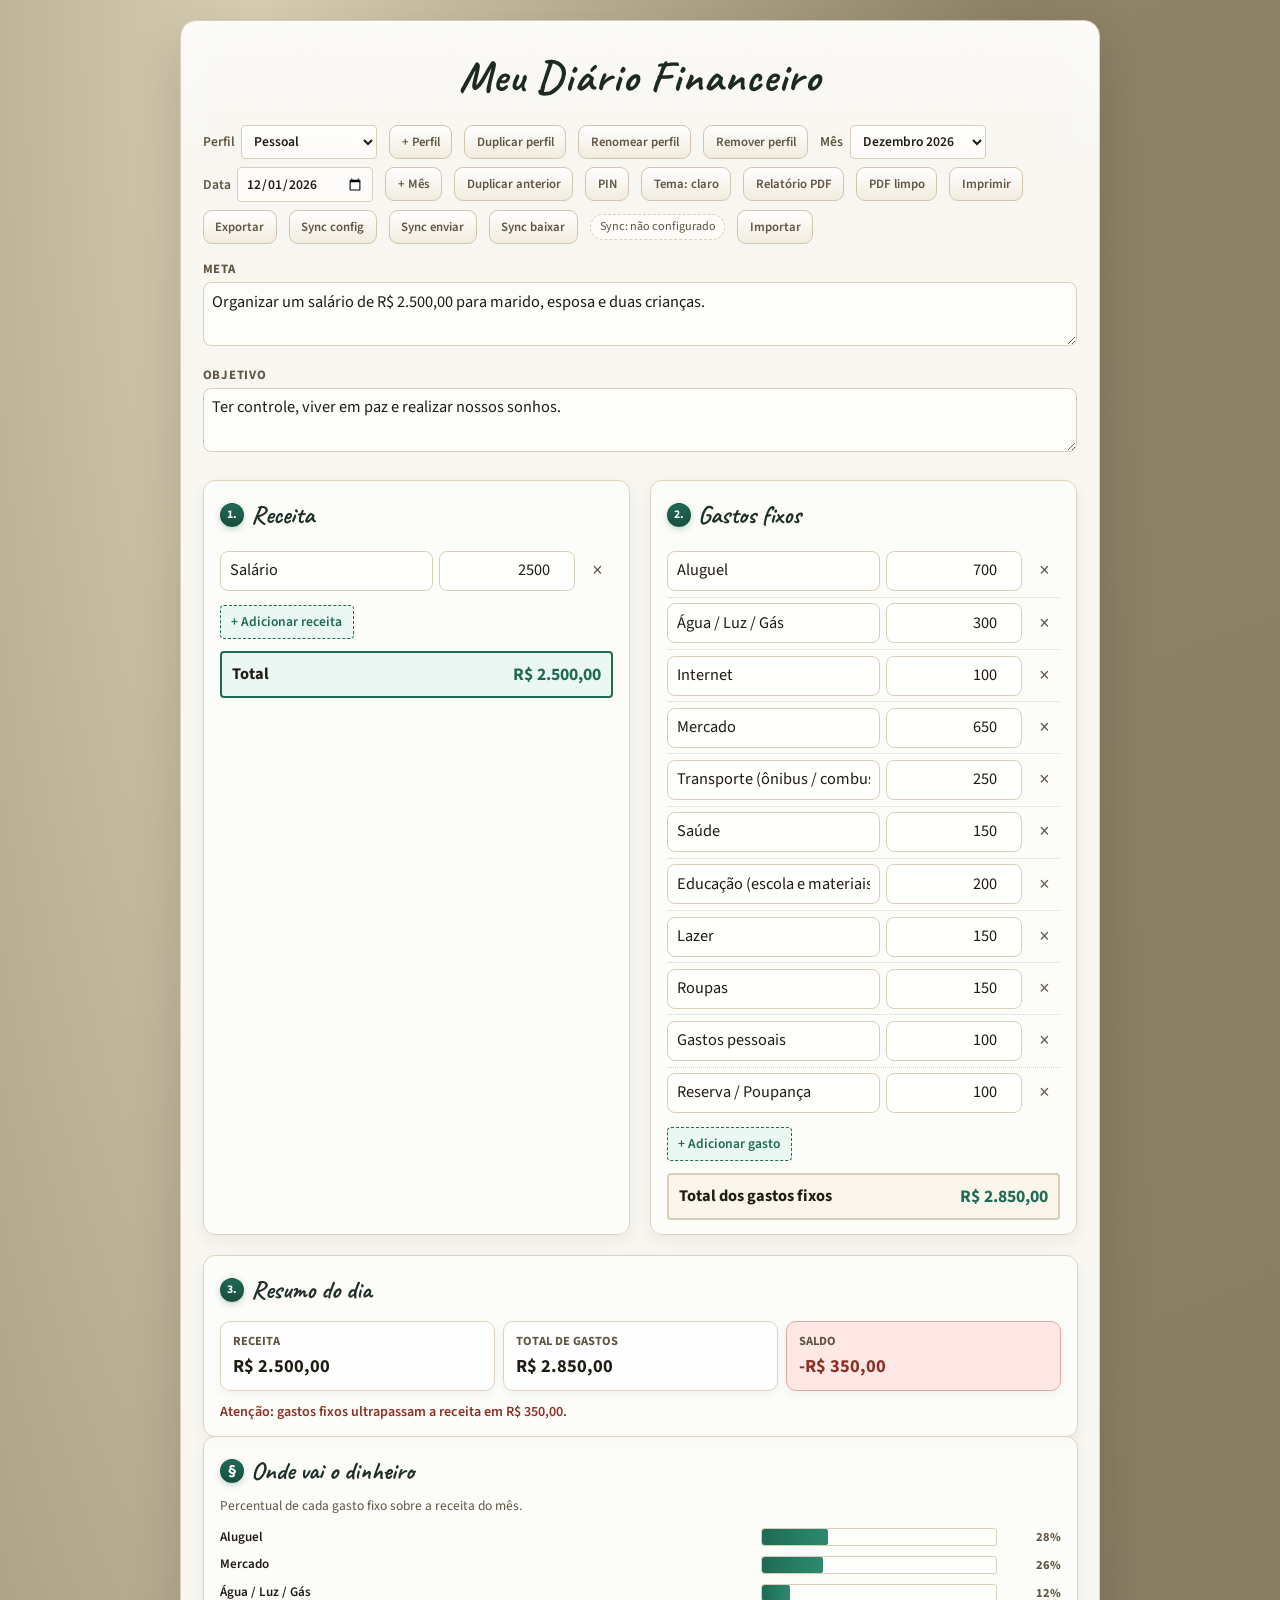
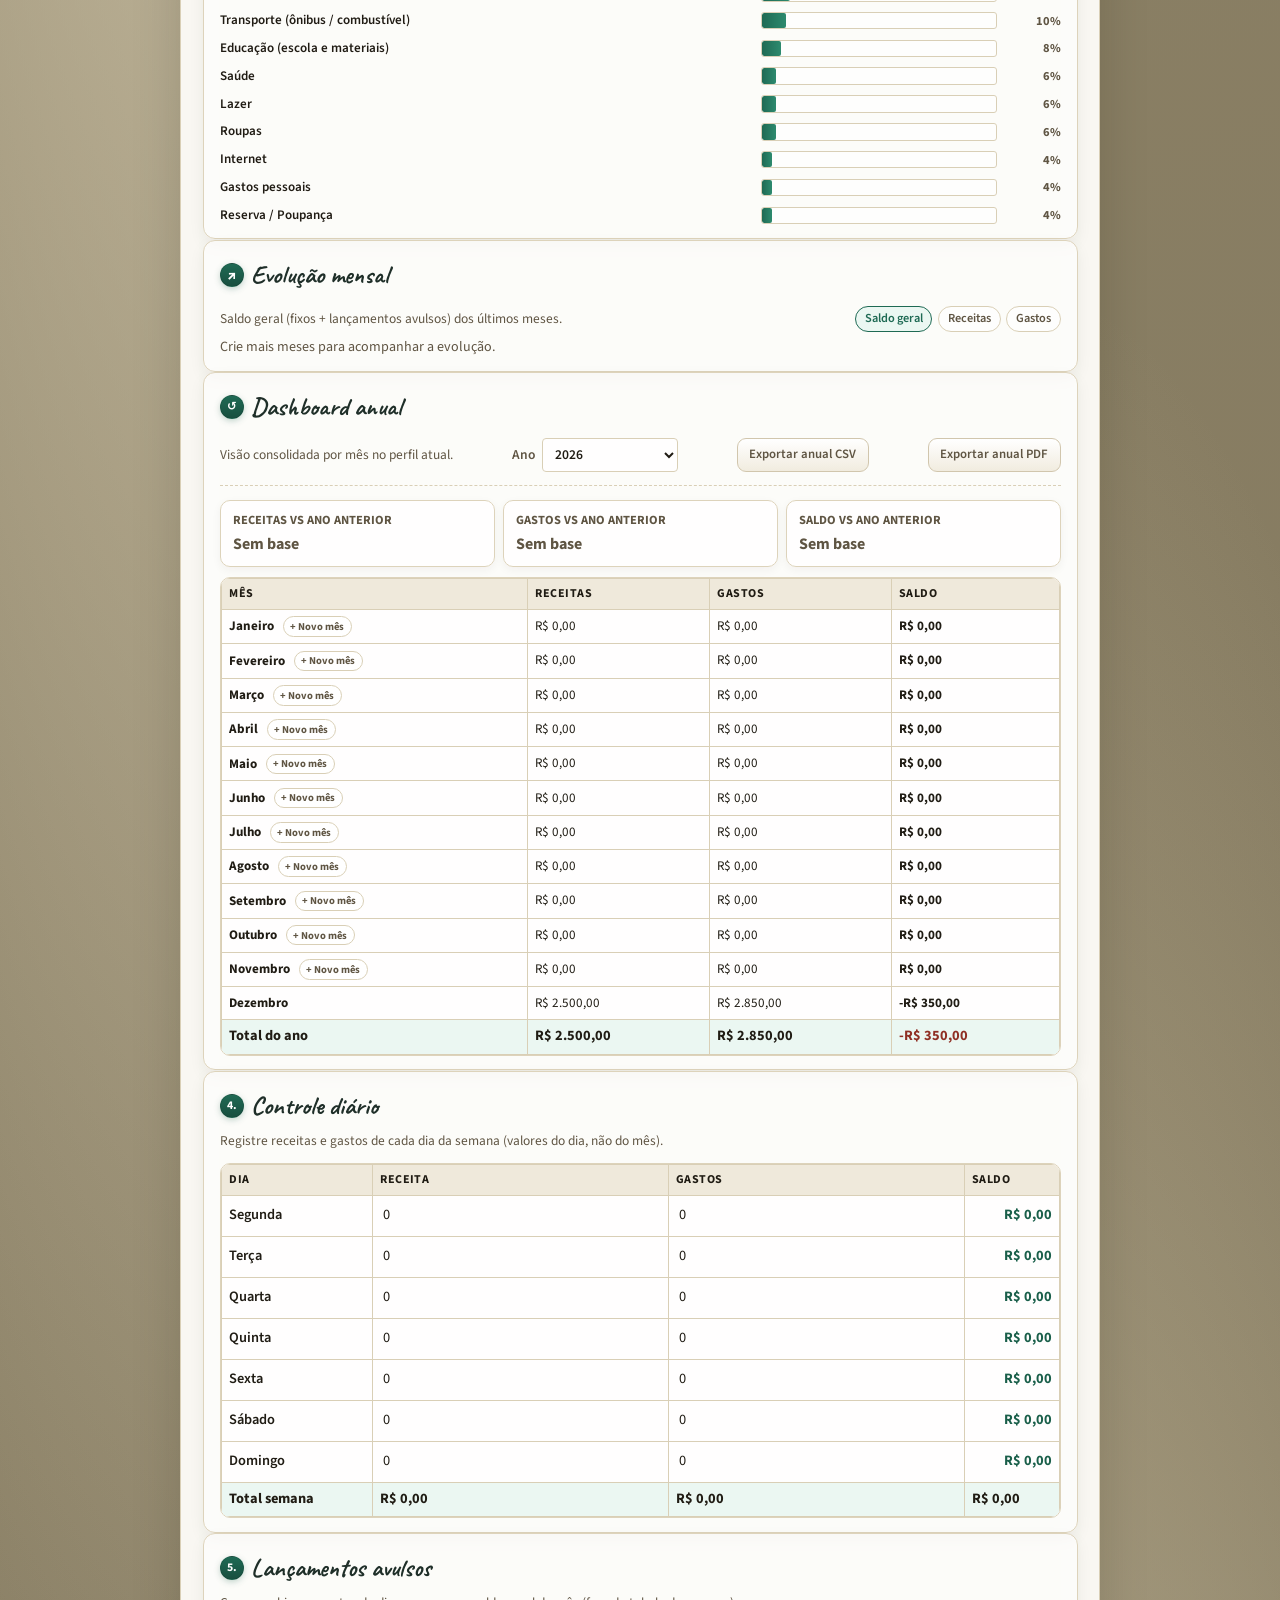
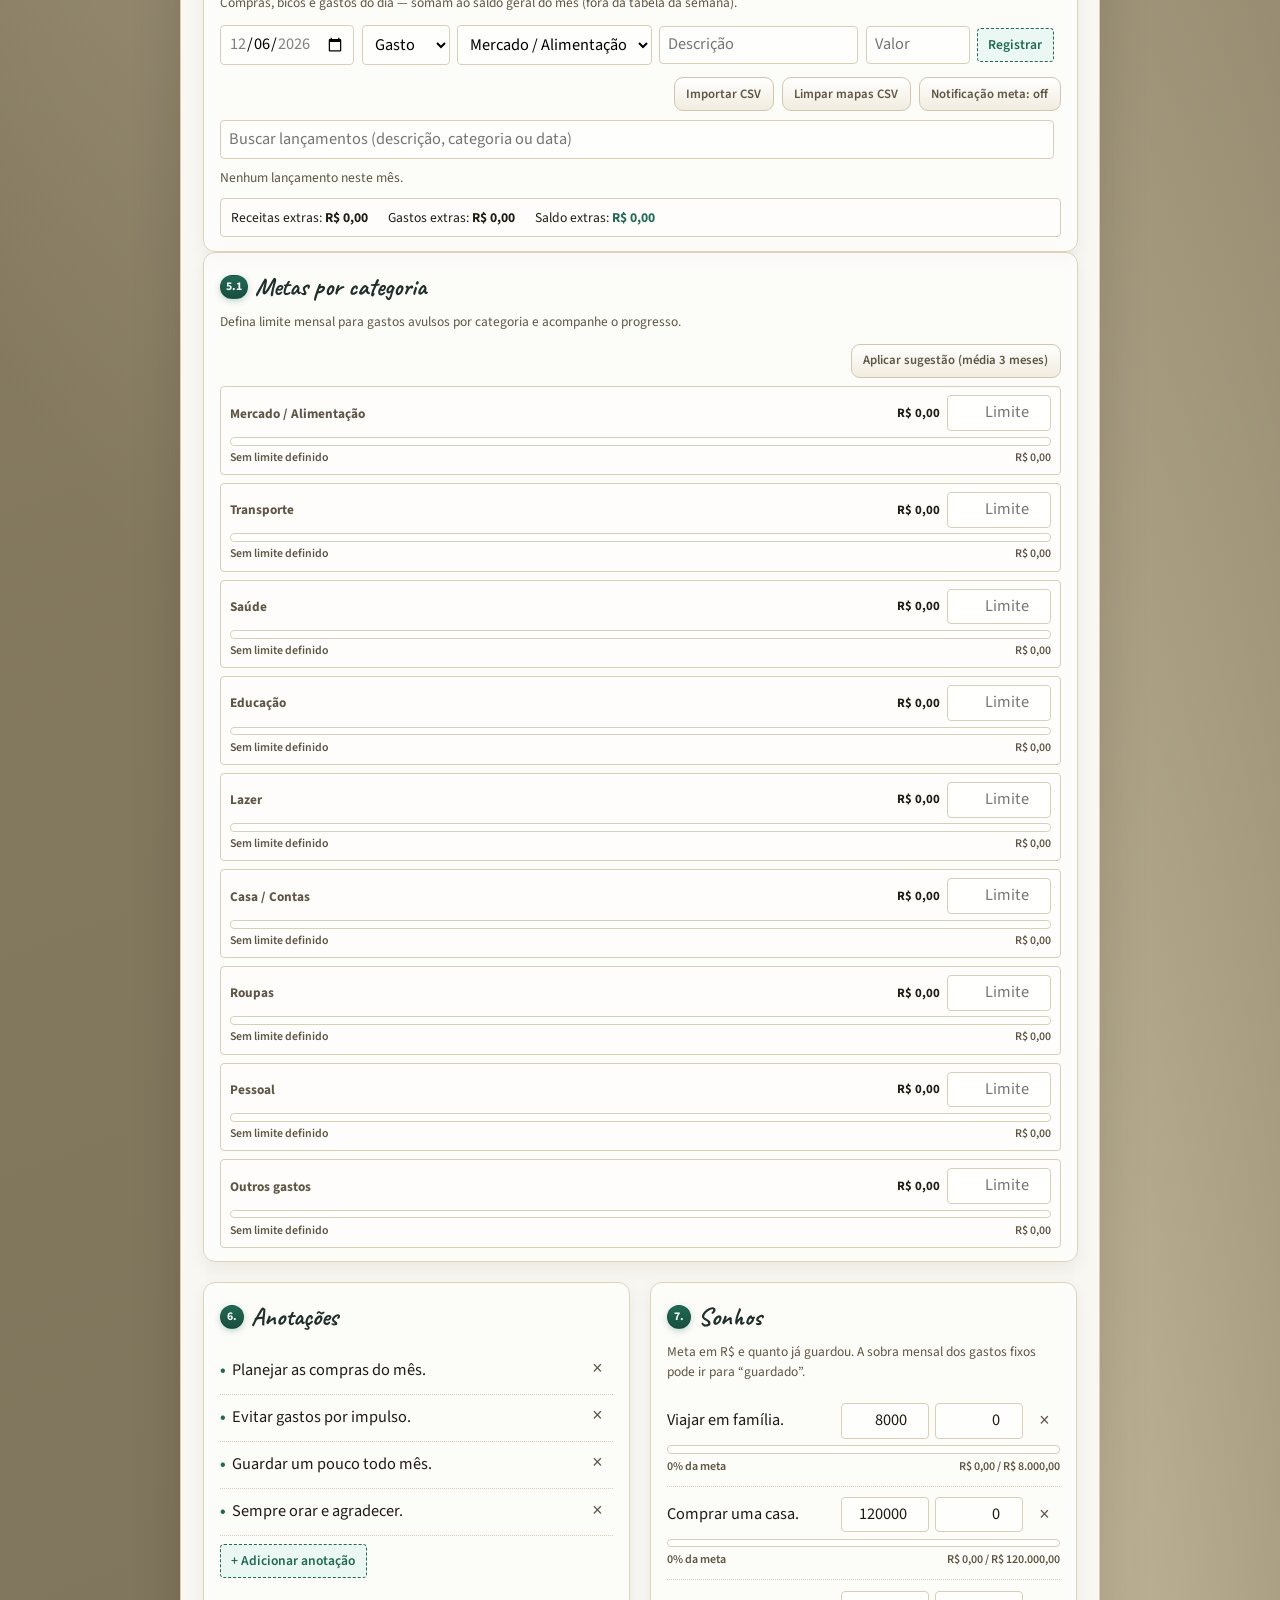
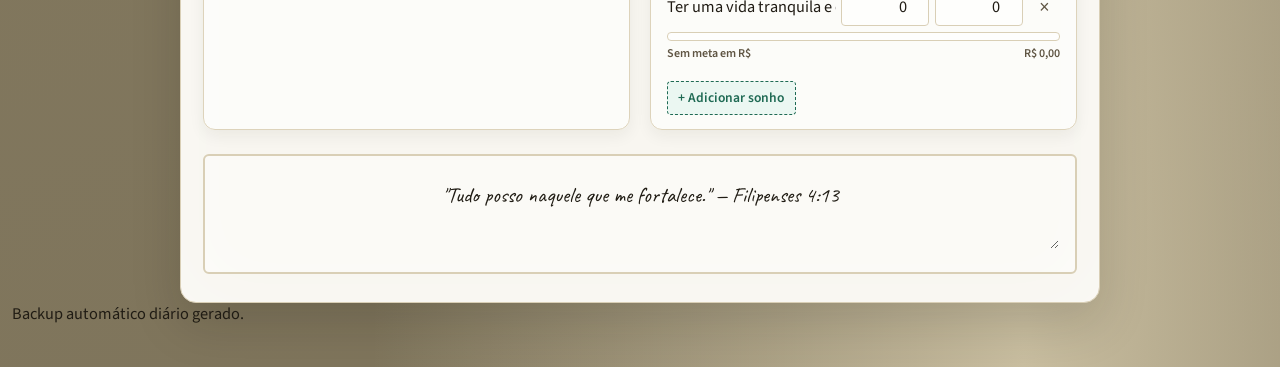
==== commit f919830d: "Corrige app quebrado ao abrir por file:// e adiciona servidor local. O JS deixou de usar type=module" ====
--- a/index.html
+++ b/index.html
@@ -14,9 +14,10 @@
   <link rel="preconnect" href="https://fonts.googleapis.com" />
   <link rel="preconnect" href="https://fonts.gstatic.com" crossorigin />
   <link href="https://fonts.googleapis.com/css2?family=Caveat:wght@500;700&family=Source+Sans+3:wght@400;600;700&display=swap" rel="stylesheet" />
-  <link rel="stylesheet" href="diario.css" />
+  <link rel="stylesheet" href="./diario.css" />
 </head>
 <body>
+  <div id="bootErro" class="boot-erro" hidden role="alert"></div>
   <a class="skip-link" href="#mainContent">Pular para conteúdo</a>
   <div class="app">
     <header class="sheet-header">
@@ -291,6 +292,7 @@
       <input type="password" id="pinInput" inputmode="numeric" pattern="[0-9]*" maxlength="12" autocomplete="current-password" placeholder="PIN" />
       <button type="button" class="btn-icon" id="btnDesbloquearPin">Desbloquear</button>
       <p class="pin-erro" id="pinErro" hidden>PIN inválido.</p>
+      <button type="button" class="btn-icon btn-link-pin" id="btnEsqueciPin">Esqueci o PIN (remove proteção)</button>
     </div>
   </div>
 
@@ -331,6 +333,20 @@
   </div>
 
   <div class="toast" id="toast" role="status" aria-live="polite"></div>
-  <script src="diario.js" type="module"></script>
+  <script>
+    (function () {
+      if (location.protocol === 'file:') {
+        var el = document.getElementById('bootErro');
+        if (el) {
+          el.hidden = false;
+          el.innerHTML =
+            'O app não funciona aberto direto do disco (file://). ' +
+            'Use <strong>Iniciar-Diario-Financeiro.bat</strong> ou abra ' +
+            '<a href="http://127.0.0.1:8765/">http://127.0.0.1:8765/</a>.';
+        }
+      }
+    })();
+  </script>
+  <script src="./diario.js" defer></script>
 </body>
 </html>
--- a/diario.css
+++ b/diario.css
@@ -1117,7 +1117,42 @@
   border: 0;
 }
 
-.toast {
+.boot-erro {
+  position: sticky;
+  top: 0;
+  z-index: 300;
+  background: #8b1a1a;
+  color: #fff;
+  padding: 0.75rem 1rem;
+  font-size: 0.92rem;
+  line-height: 1.45;
+  border-bottom: 2px solid #5c1010;
+}
+
+.boot-erro a {
+  color: #ffe082;
+}
+
+[hidden] {
+  display: none !important;
+}
+
+.pin-card .btn-link-pin {
+  margin-top: 0.45rem;
+  width: 100%;
+  background: transparent;
+  color: var(--tinta-suave);
+  font-size: 0.82rem;
+  font-weight: 600;
+  box-shadow: none;
+  border: 1px dashed var(--linha);
+}
+
+.pin-card .btn-link-pin:hover {
+  color: var(--tinta);
+  border-color: var(--tinta-suave);
+}
+
   position: fixed;
   bottom: 1.25rem;
   left: 50%;
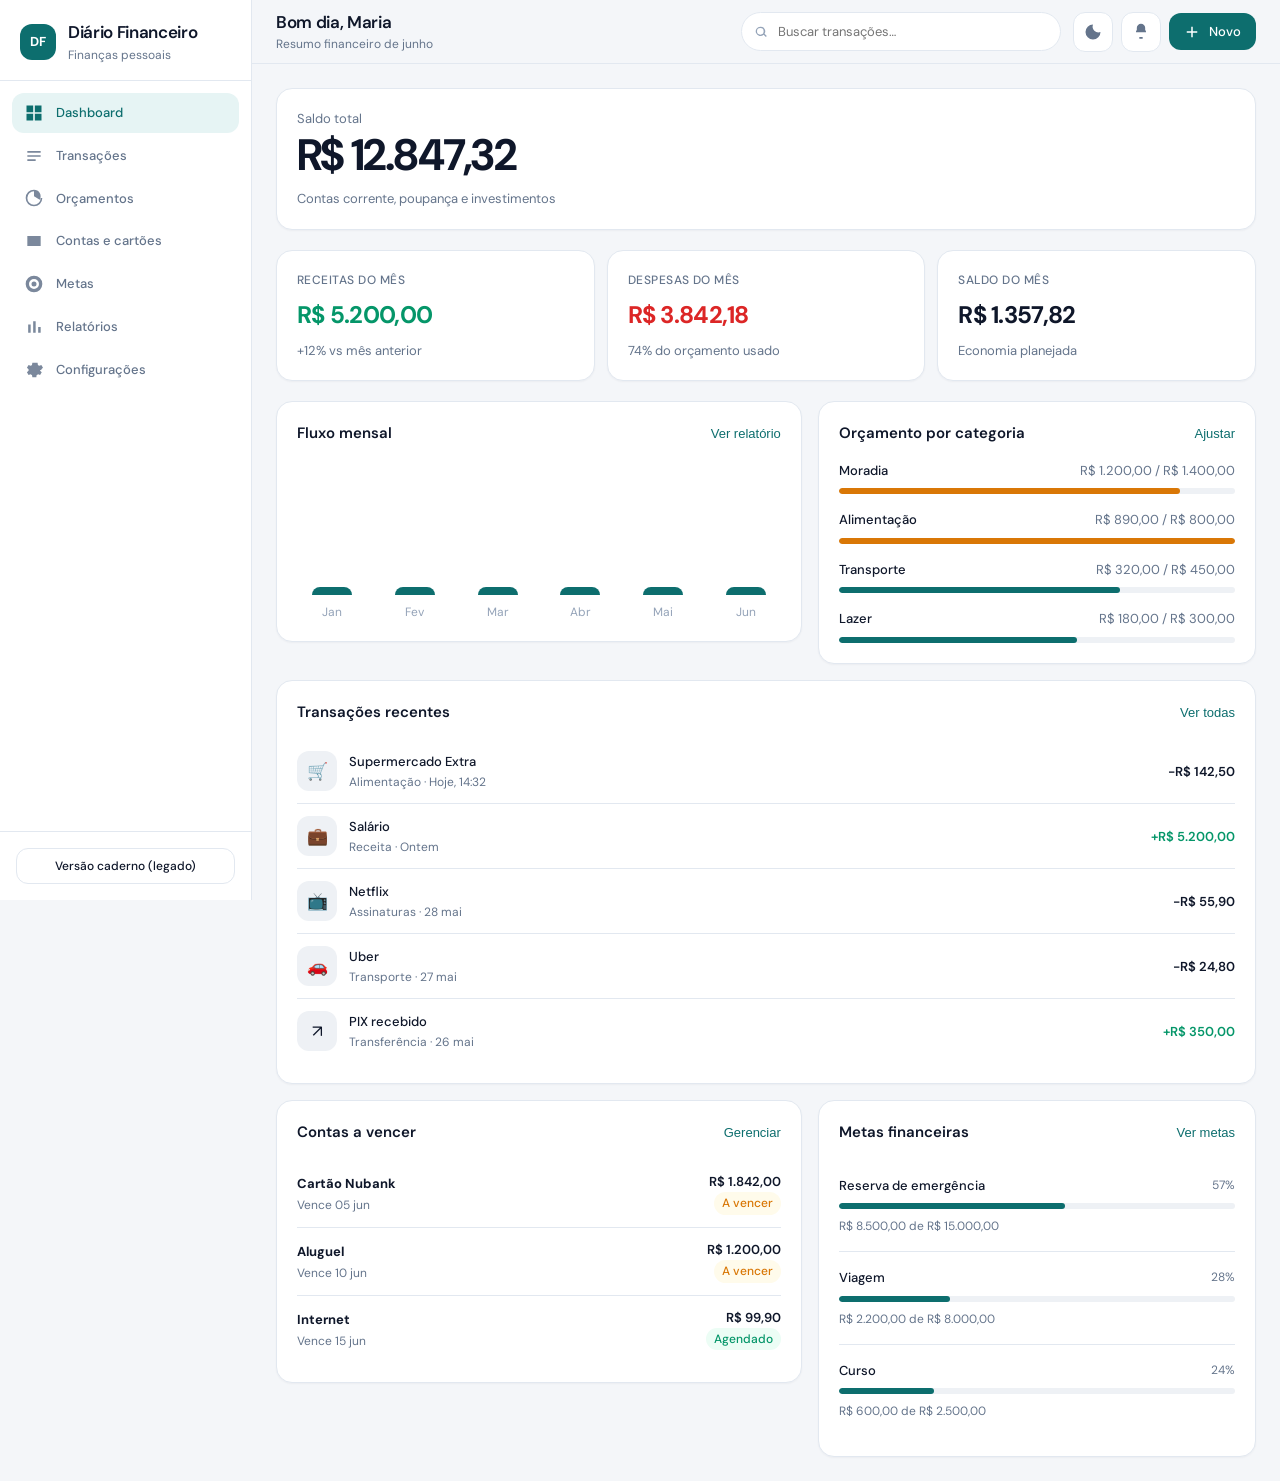
==== commit fdb2109a: "Adiciona UI fintech com navegacao por secoes e dashboard premium." ====
--- a/index.html
+++ b/index.html
@@ -1,352 +1,284 @@
 <!DOCTYPE html>
-<html lang="pt-BR">
+<html lang="pt-BR" data-theme="light">
 <head>
   <meta charset="UTF-8" />
-  <meta name="viewport" content="width=device-width, initial-scale=1.0" />
-  <meta name="description" content="Meu Diário Financeiro — controle de receitas, gastos fixos e semana" />
-  <meta name="theme-color" content="#1a5f4a" />
+  <meta name="viewport" content="width=device-width, initial-scale=1.0, viewport-fit=cover" />
+  <meta name="description" content="Diário Financeiro — finanças pessoais com visual fintech premium" />
+  <meta name="theme-color" content="#0d6e6e" />
   <meta name="apple-mobile-web-app-capable" content="yes" />
   <meta name="apple-mobile-web-app-title" content="Diário Financeiro" />
   <link rel="manifest" href="manifest.webmanifest" />
   <link rel="icon" href="icons/icon.svg" type="image/svg+xml" />
   <link rel="apple-touch-icon" href="icons/icon.svg" />
-  <title>Meu Diário Financeiro</title>
+  <title>Diário Financeiro</title>
   <link rel="preconnect" href="https://fonts.googleapis.com" />
   <link rel="preconnect" href="https://fonts.gstatic.com" crossorigin />
-  <link href="https://fonts.googleapis.com/css2?family=Caveat:wght@500;700&family=Source+Sans+3:wght@400;600;700&display=swap" rel="stylesheet" />
-  <link rel="stylesheet" href="./diario.css" />
+  <link href="https://fonts.googleapis.com/css2?family=DM+Sans:ital,opsz,wght@0,9..40,400;0,9..40,500;0,9..40,600;0,9..40,700;1,9..40,400&display=swap" rel="stylesheet" />
+  <link rel="stylesheet" href="./css/tokens.css" />
+  <link rel="stylesheet" href="./css/app.css" />
 </head>
 <body>
   <div id="bootErro" class="boot-erro" hidden role="alert"></div>
-  <a class="skip-link" href="#mainContent">Pular para conteúdo</a>
-  <div class="app">
-    <header class="sheet-header">
-      <h1>Meu Diário Financeiro</h1>
-      <div class="header-meta">
-        <label class="field-inline">
-          <span>Perfil</span>
-          <select id="selPerfil" aria-label="Selecionar perfil"></select>
-        </label>
-        <button type="button" class="btn-icon" id="btnNovoPerfil" title="Criar novo perfil">+ Perfil</button>
-        <button type="button" class="btn-icon" id="btnDuplicarPerfil" title="Duplicar perfil atual">Duplicar perfil</button>
-        <button type="button" class="btn-icon" id="btnRenomearPerfil" title="Renomear perfil atual">Renomear perfil</button>
-        <button type="button" class="btn-icon" id="btnRemoverPerfil" title="Remover perfil atual">Remover perfil</button>
-        <label class="field-inline">
-          <span>Mês</span>
-          <select id="selMes" aria-label="Selecionar mês"></select>
-        </label>
-        <label class="field-inline">
-          <span>Data</span>
-          <input type="date" id="dataRef" />
-        </label>
-        <button type="button" class="btn-icon" id="btnNovoMes" title="Criar próximo mês">+ Mês</button>
-        <button type="button" class="btn-icon" id="btnDuplicarMes" title="Copiar gastos do mês anterior">Duplicar anterior</button>
-        <button type="button" class="btn-icon" id="btnInstalar" hidden title="Instalar no celular">Instalar app</button>
-        <button type="button" class="btn-icon" id="btnPin" title="Configurar bloqueio por PIN">PIN</button>
-        <button type="button" class="btn-icon" id="btnTema" title="Alternar tema claro/escuro">Tema: claro</button>
-        <button type="button" class="btn-icon" id="btnRelatorioPdf" title="Gerar relatório mensal em PDF">Relatório PDF</button>
-        <button type="button" class="btn-icon" id="btnRelatorioPdfLimpo" title="Gerar relatório compacto em PDF">PDF limpo</button>
-        <button type="button" class="btn-icon" id="btnImprimir" title="Imprimir ou salvar PDF">Imprimir</button>
-        <button type="button" class="btn-icon" id="btnExportar" title="Exportar backup JSON">Exportar</button>
-        <button type="button" class="btn-icon" id="btnSyncConfig" title="Configurar sincronização GitHub Gist">Sync config</button>
-        <button type="button" class="btn-icon" id="btnSyncPush" title="Enviar backup para o Gist">Sync enviar</button>
-        <button type="button" class="btn-icon" id="btnSyncPull" title="Baixar backup do Gist">Sync baixar</button>
-        <span class="sync-status" id="syncStatus">Sync: não configurado</span>
-        <label class="btn-icon btn-import">
-          Importar
-          <input type="file" id="inputImportar" accept="application/json" hidden />
-        </label>
-      </div>
-      <div class="field-block">
-        <label for="meta">Meta</label>
-        <textarea id="meta" rows="2" placeholder="Ex.: Organizar um salário de R$ 2.500,00 para a família."></textarea>
-      </div>
-      <div class="field-block">
-        <label for="objetivo">Objetivo</label>
-        <textarea id="objetivo" rows="2" placeholder="Ex.: Ter controle, viver em paz e realizar nossos sonhos."></textarea>
-      </div>
-    </header>
-
-    <main class="grid-main" id="mainContent">
-      <section class="panel" aria-labelledby="titReceita">
-        <h2 id="titReceita"><span class="num">1.</span> Receita</h2>
-        <ul class="linhas" id="listaReceitas"></ul>
-        <button type="button" class="btn-add" id="btnAddReceita">+ Adicionar receita</button>
-        <div class="total-box">
-          <span>Total</span>
-          <strong id="totalReceita">R$ 0,00</strong>
-        </div>
-      </section>
-
-      <section class="panel" aria-labelledby="titGastos">
-        <h2 id="titGastos"><span class="num">2.</span> Gastos fixos</h2>
-        <ul class="linhas" id="listaGastos"></ul>
-        <button type="button" class="btn-add" id="btnAddGasto">+ Adicionar gasto</button>
-        <div class="total-box gastos">
-          <span>Total dos gastos fixos</span>
-          <strong id="totalGastos">R$ 0,00</strong>
-        </div>
-      </section>
-    </main>
-
-    <section class="panel resumo" aria-labelledby="titResumo">
-      <h2 id="titResumo"><span class="num">3.</span> Resumo do dia</h2>
-      <div class="resumo-linhas">
-        <div class="resumo-item">
-          <span>Receita</span>
-          <output id="resumoReceita">R$ 0,00</output>
-        </div>
-        <div class="resumo-item">
-          <span>Total de gastos</span>
-          <output id="resumoGastos">R$ 0,00</output>
-        </div>
-        <div class="resumo-item saldo" id="wrapSaldo">
-          <span>Saldo</span>
-          <output id="resumoSaldo">R$ 0,00</output>
-        </div>
-      </div>
-      <div class="resumo-extras" id="wrapResumoExtras" hidden>
-        <div class="resumo-item mini">
-          <span>Extras (receitas)</span>
-          <output id="extraReceitas">R$ 0,00</output>
-        </div>
-        <div class="resumo-item mini">
-          <span>Extras (gastos)</span>
-          <output id="extraGastos">R$ 0,00</output>
-        </div>
-        <div class="resumo-item mini saldo" id="wrapSaldoGeral">
-          <span>Saldo geral do mês</span>
-          <output id="saldoGeral">R$ 0,00</output>
-        </div>
-      </div>
-      <p class="alerta-saldo" id="alertaSaldo" hidden></p>
-    </section>
-
-    <section class="panel grafico-panel" aria-labelledby="titGrafico">
-      <h2 id="titGrafico"><span class="num">§</span> Onde vai o dinheiro</h2>
-      <p class="panel-hint">Percentual de cada gasto fixo sobre a receita do mês.</p>
-      <div class="grafico-barras" id="graficoBarras"></div>
-      <p class="grafico-vazio" id="graficoVazio" hidden>Adicione receitas e gastos para ver o gráfico.</p>
-    </section>
-
-    <section class="panel evolucao-panel" aria-labelledby="titEvolucao">
-      <h2 id="titEvolucao"><span class="num">↗</span> Evolução mensal</h2>
-      <div class="evolucao-topo">
-        <p class="panel-hint" id="evolucaoHint">Saldo geral (fixos + lançamentos avulsos) dos últimos meses.</p>
-        <div class="evolucao-modos" id="evolucaoModos" role="tablist" aria-label="Tipo da evolução mensal">
-          <button type="button" class="chip-filtro ativo" data-modo-evolucao="saldo">Saldo geral</button>
-          <button type="button" class="chip-filtro" data-modo-evolucao="receita">Receitas</button>
-          <button type="button" class="chip-filtro" data-modo-evolucao="gasto">Gastos</button>
-        </div>
-      </div>
-      <div class="evolucao-barras" id="evolucaoBarras"></div>
-      <p class="grafico-vazio" id="evolucaoVazio" hidden>Crie mais meses para acompanhar a evolução.</p>
-    </section>
-
-    <section class="panel" aria-labelledby="titPainelAnual">
-      <h2 id="titPainelAnual"><span class="num">↺</span> Dashboard anual</h2>
-      <div class="evolucao-topo">
-        <p class="panel-hint">Visão consolidada por mês no perfil atual.</p>
-        <label class="field-inline">
-          <span>Ano</span>
-          <select id="selAnoPainel" aria-label="Selecionar ano do dashboard"></select>
-        </label>
-        <button type="button" class="btn-icon" id="btnExportarAnualCsv">Exportar anual CSV</button>
-        <button type="button" class="btn-icon" id="btnExportarAnualPdf">Exportar anual PDF</button>
-      </div>
-      <div class="resumo-extras" id="painelComparativoWrap">
-        <div class="resumo-item mini">
-          <span>Receitas vs ano anterior</span>
-          <output id="anualCompRec">—</output>
-        </div>
-        <div class="resumo-item mini">
-          <span>Gastos vs ano anterior</span>
-          <output id="anualCompGasto">—</output>
-        </div>
-        <div class="resumo-item mini">
-          <span>Saldo vs ano anterior</span>
-          <output id="anualCompSaldo">—</output>
-        </div>
-      </div>
-      <div class="table-wrap">
-        <table class="controle-semana">
-          <thead>
-            <tr>
-              <th>Mês</th>
-              <th>Receitas</th>
-              <th>Gastos</th>
-              <th>Saldo</th>
-            </tr>
-          </thead>
-          <tbody id="painelAnualBody"></tbody>
-          <tfoot>
-            <tr>
-              <th>Total do ano</th>
-              <td id="anualRec">R$ 0,00</td>
-              <td id="anualGasto">R$ 0,00</td>
-              <td id="anualSaldo">R$ 0,00</td>
-            </tr>
-          </tfoot>
-        </table>
-      </div>
-      <p class="grafico-vazio" id="painelAnualVazio" hidden>Sem dados para este ano.</p>
-    </section>
-
-    <section class="panel" aria-labelledby="titControle">
-      <h2 id="titControle"><span class="num">4.</span> Controle diário</h2>
-      <p class="panel-hint">Registre receitas e gastos de cada dia da semana (valores do dia, não do mês).</p>
-      <div class="table-wrap">
-        <table class="controle-semana">
-          <thead>
-            <tr>
-              <th>Dia</th>
-              <th>Receita</th>
-              <th>Gastos</th>
-              <th>Saldo</th>
-            </tr>
-          </thead>
-          <tbody id="corpoSemana"></tbody>
-          <tfoot>
-            <tr>
-              <th>Total semana</th>
-              <td id="semReceita">R$ 0,00</td>
-              <td id="semGastos">R$ 0,00</td>
-              <td id="semSaldo">R$ 0,00</td>
-            </tr>
-          </tfoot>
-        </table>
-      </div>
-    </section>
-
-    <section class="panel" aria-labelledby="titLancamentos">
-      <h2 id="titLancamentos"><span class="num">5.</span> Lançamentos avulsos</h2>
-      <p class="panel-hint">Compras, bicos e gastos do dia — somam ao saldo geral do mês (fora da tabela da semana).</p>
-      <form class="form-lancamento" id="formLancamento">
-        <input type="date" id="lancData" required />
-        <select id="lancTipo" aria-label="Tipo">
-          <option value="gasto">Gasto</option>
-          <option value="receita">Receita</option>
-        </select>
-        <select id="lancCategoria" aria-label="Categoria"></select>
-        <input type="text" id="lancDesc" placeholder="Descrição" required />
-        <input type="number" id="lancValor" min="0.01" step="0.01" placeholder="Valor" required />
-        <button type="submit" class="btn-add">Registrar</button>
-      </form>
-      <div class="lanc-acoes">
-        <button type="button" class="btn-icon" id="btnImportarCsv">Importar CSV</button>
-        <button type="button" class="btn-icon" id="btnLimparMapasCsv">Limpar mapas CSV</button>
-        <button type="button" class="btn-icon" id="btnToggleNotifMeta">Notificação meta: off</button>
-        <input type="file" id="inputImportarCsv" accept=".csv,text/csv" hidden />
-      </div>
-      <div class="lanc-busca-wrap">
-        <input type="search" id="lancBusca" placeholder="Buscar lançamentos (descrição, categoria ou data)" aria-label="Buscar lançamentos" />
-        <button type="button" class="btn-icon" id="btnLimparBusca" hidden>Limpar busca</button>
-      </div>
-      <div class="lanc-filtros" id="lancFiltros" hidden></div>
-      <div class="resumo-categorias" id="resumoCategorias" hidden></div>
-      <ul class="lista-lancamentos" id="listaLancamentos"></ul>
-      <p class="lanc-vazio" id="lancVazio">Nenhum lançamento neste mês.</p>
-      <div class="lanc-totais">
-        <span>Receitas extras: <strong id="lancTotRec">R$ 0,00</strong></span>
-        <span>Gastos extras: <strong id="lancTotGasto">R$ 0,00</strong></span>
-        <span>Saldo extras: <strong id="lancSaldoExtra">R$ 0,00</strong></span>
-      </div>
-    </section>
-
-    <section class="panel" aria-labelledby="titMetasCategorias">
-      <h2 id="titMetasCategorias"><span class="num">5.1</span> Metas por categoria</h2>
-      <p class="panel-hint">Defina limite mensal para gastos avulsos por categoria e acompanhe o progresso.</p>
-      <div class="meta-acoes">
-        <button type="button" class="btn-icon" id="btnSugerirMetas">Aplicar sugestão (média 3 meses)</button>
-      </div>
-      <ul class="metas-categorias" id="metasCategorias"></ul>
-      <p class="meta-alerta" id="metaAlerta" hidden></p>
-    </section>
-
-    <div class="grid-bottom">
-      <section class="panel" aria-labelledby="titAnotacoes">
-        <h2 id="titAnotacoes"><span class="num">6.</span> Anotações</h2>
-        <ul class="lista-texto" id="listaAnotacoes"></ul>
-        <button type="button" class="btn-add" id="btnAddAnotacao">+ Adicionar anotação</button>
-      </section>
-
-      <section class="panel panel-sonhos" aria-labelledby="titSonhos">
-        <h2 id="titSonhos"><span class="num">7.</span> Sonhos</h2>
-        <p class="panel-hint">Meta em R$ e quanto já guardou. A sobra mensal dos gastos fixos pode ir para “guardado”.</p>
-        <p class="sonho-sugestao" id="sonhoSugestao" hidden></p>
-        <ul class="lista-sonhos" id="listaSonhos"></ul>
-        <button type="button" class="btn-add" id="btnAddSonho">+ Adicionar sonho</button>
-      </section>
-    </div>
-
-    <footer class="citacao">
-      <label for="citacaoTexto" class="sr-only">Citação motivacional</label>
-      <textarea id="citacaoTexto" rows="2" placeholder="Sua frase de inspiração para o mês…"></textarea>
-    </footer>
-  </div>
-
-  <div class="pin-overlay" id="pinOverlay" hidden role="dialog" aria-modal="true" aria-labelledby="pinTitle">
-    <div class="pin-card">
-      <h2 id="pinTitle">Diário protegido</h2>
-      <p>Digite seu PIN para continuar.</p>
-      <input type="password" id="pinInput" inputmode="numeric" pattern="[0-9]*" maxlength="12" autocomplete="current-password" placeholder="PIN" />
-      <button type="button" class="btn-icon" id="btnDesbloquearPin">Desbloquear</button>
-      <p class="pin-erro" id="pinErro" hidden>PIN inválido.</p>
-      <button type="button" class="btn-icon btn-link-pin" id="btnEsqueciPin">Esqueci o PIN (remove proteção)</button>
-    </div>
-  </div>
-
-  <div class="pin-overlay" id="csvMapOverlay" hidden role="dialog" aria-modal="true" aria-labelledby="csvMapTitle">
-    <div class="pin-card csv-map-card">
-      <button type="button" class="btn-modal-close" id="btnCsvMapFechar" aria-label="Fechar importação CSV">×</button>
-      <h2 id="csvMapTitle">Importar CSV: mapear colunas</h2>
-      <p class="panel-hint">Confirme como as colunas do arquivo devem virar lançamentos.</p>
-      <div class="csv-map-grid">
-        <label>Data
-          <select id="csvMapData"></select>
-        </label>
-        <label>Descrição
-          <select id="csvMapDesc"></select>
-        </label>
-        <label>Valor
-          <select id="csvMapValor"></select>
-        </label>
-        <label>Tipo
-          <select id="csvMapTipo"></select>
-        </label>
-        <label>Categoria
-          <select id="csvMapCategoria"></select>
-        </label>
-        <label>Entrada
-          <select id="csvMapEntrada"></select>
-        </label>
-        <label>Saída
-          <select id="csvMapSaida"></select>
-        </label>
-      </div>
-      <p class="panel-hint" id="csvMapResumo"></p>
-      <div class="pin-actions">
-        <button type="button" class="btn-icon" id="btnCsvMapCancelar">Cancelar</button>
-        <button type="button" class="btn-icon" id="btnCsvMapConfirmar">Importar</button>
-      </div>
-    </div>
-  </div>
-
-  <div class="toast" id="toast" role="status" aria-live="polite"></div>
+
   <script>
     (function () {
-      if (location.protocol === 'file:') {
-        var el = document.getElementById('bootErro');
-        if (el) {
-          el.hidden = false;
-          el.innerHTML =
-            'O app não funciona aberto direto do disco (file://). ' +
-            'Use <strong>Iniciar-Diario-Financeiro.bat</strong> ou abra ' +
-            '<a href="http://127.0.0.1:8765/">http://127.0.0.1:8765/</a>.';
-        }
+      if (location.protocol !== 'file:') return;
+      var el = document.getElementById('bootErro');
+      if (el) {
+        el.hidden = false;
+        el.innerHTML = 'Abra via <strong>Iniciar-Diario-Financeiro.bat</strong> → <a href="http://127.0.0.1:8786/" style="color:#ffe082">http://127.0.0.1:8786/</a>. Versão legada: <a href="./index-legado.html" style="color:#ffe082">index-legado.html</a>.';
       }
     })();
   </script>
-  <script src="./diario.js" defer></script>
+
+  <div class="app-shell">
+    <!-- Sidebar desktop -->
+    <aside class="sidebar" aria-label="Navegação principal">
+      <div class="sidebar__brand">
+        <div class="sidebar__logo" aria-hidden="true">DF</div>
+        <div>
+          <h1 class="sidebar__title">Diário Financeiro</h1>
+          <p class="sidebar__subtitle">Finanças pessoais</p>
+        </div>
+      </div>
+      <nav class="sidebar__nav">
+        <ul class="nav-list" id="sidebarNav"></ul>
+      </nav>
+      <div class="sidebar__footer">
+        <a href="./index-legado.html" class="btn btn--ghost" style="width:100%;text-decoration:none;justify-content:center;font-size:var(--text-xs)">Versão caderno (legado)</a>
+      </div>
+    </aside>
+
+    <div class="main">
+      <header class="topbar">
+        <div class="topbar__greeting">
+          <h1 id="topbarGreeting">Bom dia</h1>
+          <p id="pageSubtitle">Resumo financeiro de junho</p>
+        </div>
+        <div class="topbar__search">
+          <svg viewBox="0 0 24 24" aria-hidden="true"><path d="M11 4a7 7 0 1 0 4.9 12.1l3.4 3.4 1.4-1.4-3.4-3.4A7 7 0 0 0 11 4zm0 2a5 5 0 1 1 0 10 5 5 0 0 1 0-10z" fill="currentColor"/></svg>
+          <input type="search" id="globalSearch" placeholder="Buscar transações…" aria-label="Buscar" autocomplete="off" />
+        </div>
+        <div class="topbar__actions">
+          <button type="button" class="btn btn--icon" id="btnTheme" aria-label="Alternar tema escuro" aria-pressed="false">
+            <svg viewBox="0 0 24 24"><path d="M12 3a9 9 0 1 0 9 9 7 7 0 0 1-9-9z" fill="currentColor"/></svg>
+          </button>
+          <button type="button" class="btn btn--icon" aria-label="Notificações">
+            <svg viewBox="0 0 24 24"><path d="M12 2a5 5 0 0 0-5 5v2.3l-1 2v1h12v-1l-1-2V7a5 5 0 0 0-5-5zm-2 16h4v2h-4v-2z" fill="currentColor"/></svg>
+          </button>
+          <button type="button" class="btn btn--primary">
+            <svg viewBox="0 0 24 24" width="18" height="18"><path d="M11 5h2v6h6v2h-6v6h-2v-6H5v-2h6V5z" fill="currentColor"/></svg>
+            <span class="hide-mobile">Novo</span>
+          </button>
+        </div>
+      </header>
+
+      <!-- 1. Dashboard -->
+      <section id="view-dashboard" class="view is-active" aria-label="Dashboard">
+        <div class="view__inner">
+          <div class="dash-hero card">
+            <p class="dash-hero__label">Saldo total</p>
+            <p class="dash-hero__balance" id="dashBalance">R$ 0,00</p>
+            <p class="dash-hero__label">Contas corrente, poupança e investimentos</p>
+          </div>
+
+          <div class="dash-stats">
+            <article class="card stat-card">
+              <p class="card__label">Receitas do mês</p>
+              <p class="card__value stat-card__value--positive" id="statIncome">—</p>
+              <p class="card__meta">+12% vs mês anterior</p>
+            </article>
+            <article class="card stat-card">
+              <p class="card__label">Despesas do mês</p>
+              <p class="card__value stat-card__value--negative" id="statExpense">—</p>
+              <p class="card__meta">74% do orçamento usado</p>
+            </article>
+            <article class="card stat-card">
+              <p class="card__label">Saldo do mês</p>
+              <p class="card__value" id="statSavings">—</p>
+              <p class="card__meta">Economia planejada</p>
+            </article>
+          </div>
+
+          <div class="dash-grid">
+            <article class="card">
+              <div class="card__head">
+                <h3>Fluxo mensal</h3>
+                <button type="button" class="link" data-go="relatorios">Ver relatório</button>
+              </div>
+              <div class="chart-bars" id="chartBars" role="img" aria-label="Gráfico de fluxo dos últimos meses"></div>
+            </article>
+
+            <article class="card">
+              <div class="card__head">
+                <h3>Orçamento por categoria</h3>
+                <button type="button" class="link" data-go="orcamentos">Ajustar</button>
+              </div>
+              <ul class="budget-list" id="budgetList"></ul>
+            </article>
+
+            <article class="card dash-grid__full">
+              <div class="card__head">
+                <h3>Transações recentes</h3>
+                <button type="button" class="link" data-go="transacoes">Ver todas</button>
+              </div>
+              <ul class="tx-list" id="recentTxList"></ul>
+            </article>
+
+            <article class="card">
+              <div class="card__head">
+                <h3>Contas a vencer</h3>
+                <button type="button" class="link" data-go="contas">Gerenciar</button>
+              </div>
+              <div id="billsList"></div>
+            </article>
+
+            <article class="card">
+              <div class="card__head">
+                <h3>Metas financeiras</h3>
+                <button type="button" class="link" data-go="metas">Ver metas</button>
+              </div>
+              <div id="goalsList"></div>
+            </article>
+          </div>
+        </div>
+      </section>
+
+      <!-- 2. Transações -->
+      <section id="view-transacoes" class="view" aria-label="Transações">
+        <div class="view__inner">
+          <header class="page-header">
+            <h2 id="pageTitle">Transações</h2>
+            <p>Histórico completo de entradas e saídas</p>
+          </header>
+          <div class="card table-wrap">
+            <table class="data-table">
+              <thead>
+                <tr>
+                  <th>Data</th>
+                  <th>Descrição</th>
+                  <th>Categoria</th>
+                  <th style="text-align:right">Valor</th>
+                </tr>
+              </thead>
+              <tbody id="txTableBody"></tbody>
+            </table>
+          </div>
+        </div>
+      </section>
+
+      <!-- 3. Orçamentos -->
+      <section id="view-orcamentos" class="view" aria-label="Orçamentos">
+        <div class="view__inner">
+          <header class="page-header">
+            <h2>Orçamentos</h2>
+            <p>Defina limites mensais por categoria</p>
+          </header>
+          <div class="dash-stats" style="margin-bottom:var(--space-5)">
+            <article class="card"><p class="card__label">Orçamento total</p><p class="card__value">R$ 4.950</p></article>
+            <article class="card"><p class="card__label">Gasto atual</p><p class="card__value stat-card__value--negative">R$ 3.842</p></article>
+            <article class="card"><p class="card__label">Disponível</p><p class="card__value stat-card__value--positive">R$ 1.108</p></article>
+          </div>
+          <article class="card">
+            <ul class="budget-list" id="budgetListOrcamentos"></ul>
+          </article>
+        </div>
+      </section>
+
+      <!-- 4. Contas e cartões -->
+      <section id="view-contas" class="view" aria-label="Contas e cartões">
+        <div class="view__inner">
+          <header class="page-header">
+            <h2>Contas e cartões</h2>
+            <p>Saldos, faturas e vencimentos</p>
+          </header>
+          <div class="dash-stats">
+            <article class="card card--clickable"><p class="card__label">Nubank · Conta</p><p class="card__value">R$ 4.230,50</p><p class="card__meta">Atualizado hoje</p></article>
+            <article class="card card--clickable"><p class="card__label">Itaú · Poupança</p><p class="card__value">R$ 8.616,82</p><p class="card__meta">Rendimento 0,5% a.m.</p></article>
+            <article class="card card--clickable"><p class="card__label">Cartão · Fatura</p><p class="card__value stat-card__value--negative">R$ 1.842,00</p><p class="card__meta">Vence em 5 dias</p></article>
+          </div>
+        </div>
+      </section>
+
+      <!-- 5. Metas -->
+      <section id="view-metas" class="view" aria-label="Metas">
+        <div class="view__inner">
+          <header class="page-header">
+            <h2>Metas</h2>
+            <p>Acompanhe seus objetivos financeiros</p>
+          </header>
+          <article class="card" id="goalsListFull"></article>
+        </div>
+      </section>
+
+      <!-- 6. Relatórios -->
+      <section id="view-relatorios" class="view" aria-label="Relatórios">
+        <div class="view__inner">
+          <header class="page-header">
+            <h2>Relatórios</h2>
+            <p>Exportações e análises do período</p>
+          </header>
+          <div class="dash-grid">
+            <article class="card card--clickable"><h3 style="margin:0 0 var(--space-2)">Fluxo de caixa</h3><p style="margin:0;color:var(--text-secondary);font-size:var(--text-sm)">PDF · CSV · últimos 12 meses</p></article>
+            <article class="card card--clickable"><h3 style="margin:0 0 var(--space-2)">Por categoria</h3><p style="margin:0;color:var(--text-secondary);font-size:var(--text-sm)">Comparativo mensal</p></article>
+          </div>
+        </div>
+      </section>
+
+      <!-- 7. Configurações -->
+      <section id="view-configuracoes" class="view" aria-label="Configurações">
+        <div class="view__inner">
+          <header class="page-header">
+            <h2>Configurações</h2>
+            <p>Preferências e dados do app</p>
+          </header>
+          <div class="settings-group">
+            <div class="settings-row">
+              <div>
+                <strong style="font-size:var(--text-sm)">Modo escuro</strong>
+                <p style="margin:4px 0 0;font-size:var(--text-xs);color:var(--text-secondary)">Interface clara ou escura</p>
+              </div>
+              <button type="button" class="toggle" id="toggleDark" aria-label="Ativar modo escuro"></button>
+            </div>
+            <div class="settings-row card--clickable">
+              <div>
+                <strong style="font-size:var(--text-sm)">Exportar backup</strong>
+                <p style="margin:4px 0 0;font-size:var(--text-xs);color:var(--text-secondary)">JSON com todos os dados</p>
+              </div>
+              <span style="color:var(--accent)">→</span>
+            </div>
+            <div class="settings-row card--clickable">
+              <div>
+                <strong style="font-size:var(--text-sm)">Versão legado</strong>
+                <p style="margin:4px 0 0;font-size:var(--text-xs);color:var(--text-secondary)">Caderno com receitas fixas e semana</p>
+              </div>
+              <a href="./index-legado.html" style="color:var(--accent);text-decoration:none">Abrir</a>
+            </div>
+          </div>
+        </div>
+      </section>
+    </div>
+  </div>
+
+  <!-- Bottom nav mobile -->
+  <nav class="bottom-nav" id="bottomNav" aria-label="Navegação inferior"></nav>
+
+  <!-- Menu mobile (Contas, Relatórios, Config) -->
+  <div class="menu-sheet" id="menuSheet" role="dialog" aria-modal="true" aria-label="Mais opções">
+    <div class="menu-sheet__backdrop" id="menuSheetBackdrop"></div>
+    <div class="menu-sheet__panel">
+      <h3 style="margin:0 0 var(--space-4);font-size:var(--text-lg)">Mais</h3>
+      <ul class="nav-list" id="menuSheetList"></ul>
+    </div>
+  </div>
+
+  <style>
+    @media (max-width: 480px) {
+      .hide-mobile { display: none; }
+      .topbar__greeting p { display: none; }
+    }
+  </style>
+
+  <script src="./app-shell.js" defer></script>
 </body>
 </html>
--- a/css/tokens.css
+++ b/css/tokens.css
@@ -0,0 +1,96 @@
+/**
+ * Design system — Diário Financeiro (fintech premium)
+ * Neutros claros + teal como destaque. Modo claro/escuro.
+ */
+:root {
+  color-scheme: light;
+
+  /* Tipografia */
+  --font-sans: "DM Sans", system-ui, -apple-system, "Segoe UI", sans-serif;
+  --font-display: "DM Sans", var(--font-sans);
+  --text-xs: 0.75rem;
+  --text-sm: 0.8125rem;
+  --text-base: 0.9375rem;
+  --text-lg: 1.0625rem;
+  --text-xl: 1.25rem;
+  --text-2xl: 1.5rem;
+  --text-3xl: 2rem;
+  --leading-tight: 1.2;
+  --leading-normal: 1.5;
+  --weight-regular: 400;
+  --weight-medium: 500;
+  --weight-semibold: 600;
+  --weight-bold: 700;
+
+  /* Cores — neutros + teal */
+  --bg: #f4f6f9;
+  --bg-subtle: #eef1f5;
+  --surface: #ffffff;
+  --surface-hover: #f8fafc;
+  --border: #e2e8f0;
+  --border-strong: #cbd5e1;
+  --text: #0f172a;
+  --text-secondary: #64748b;
+  --text-tertiary: #94a3b8;
+  --accent: #0d6e6e;
+  --accent-hover: #0a5c5c;
+  --accent-muted: #e6f4f4;
+  --accent-text: #ffffff;
+  --positive: #059669;
+  --positive-muted: #ecfdf5;
+  --negative: #dc2626;
+  --negative-muted: #fef2f2;
+  --warning: #d97706;
+  --warning-muted: #fffbeb;
+
+  /* Espaçamento & forma */
+  --space-1: 0.25rem;
+  --space-2: 0.5rem;
+  --space-3: 0.75rem;
+  --space-4: 1rem;
+  --space-5: 1.25rem;
+  --space-6: 1.5rem;
+  --space-8: 2rem;
+  --radius-sm: 8px;
+  --radius-md: 12px;
+  --radius-lg: 16px;
+  --radius-full: 999px;
+  --shadow-xs: 0 1px 2px rgba(15, 23, 42, 0.04);
+  --shadow-sm: 0 1px 3px rgba(15, 23, 42, 0.06), 0 1px 2px rgba(15, 23, 42, 0.04);
+  --shadow-md: 0 4px 12px rgba(15, 23, 42, 0.08);
+  --shadow-lg: 0 12px 32px rgba(15, 23, 42, 0.1);
+
+  /* Layout */
+  --sidebar-w: 252px;
+  --header-h: 64px;
+  --bottom-nav-h: 68px;
+  --content-max: 1200px;
+  --transition: 0.18s ease;
+}
+
+[data-theme="dark"] {
+  color-scheme: dark;
+  --bg: #0b1120;
+  --bg-subtle: #111827;
+  --surface: #151d2e;
+  --surface-hover: #1a2438;
+  --border: #243044;
+  --border-strong: #334155;
+  --text: #f1f5f9;
+  --text-secondary: #94a3b8;
+  --text-tertiary: #64748b;
+  --accent: #2dd4bf;
+  --accent-hover: #5eead4;
+  --accent-muted: #134e4a;
+  --accent-text: #042f2e;
+  --positive: #34d399;
+  --positive-muted: #064e3b;
+  --negative: #f87171;
+  --negative-muted: #450a0a;
+  --warning: #fbbf24;
+  --warning-muted: #422006;
+  --shadow-xs: 0 1px 2px rgba(0, 0, 0, 0.2);
+  --shadow-sm: 0 1px 3px rgba(0, 0, 0, 0.25);
+  --shadow-md: 0 4px 12px rgba(0, 0, 0, 0.35);
+  --shadow-lg: 0 12px 32px rgba(0, 0, 0, 0.45);
+}
--- a/css/app.css
+++ b/css/app.css
@@ -0,0 +1,741 @@
+@import "./tokens.css";
+
+*, *::before, *::after { box-sizing: border-box; }
+
+html {
+  font-size: 16px;
+  -webkit-text-size-adjust: 100%;
+}
+
+body {
+  margin: 0;
+  font-family: var(--font-sans);
+  font-size: var(--text-base);
+  line-height: var(--leading-normal);
+  color: var(--text);
+  background: var(--bg);
+  min-height: 100dvh;
+}
+
+[hidden] { display: none !important; }
+
+/* —— App shell —— */
+.app-shell {
+  display: flex;
+  min-height: 100dvh;
+}
+
+/* Sidebar (desktop) */
+.sidebar {
+  display: none;
+  width: var(--sidebar-w);
+  flex-shrink: 0;
+  background: var(--surface);
+  border-right: 1px solid var(--border);
+  flex-direction: column;
+  position: sticky;
+  top: 0;
+  height: 100dvh;
+  z-index: 40;
+}
+
+.sidebar__brand {
+  display: flex;
+  align-items: center;
+  gap: var(--space-3);
+  padding: var(--space-5) var(--space-5) var(--space-4);
+  border-bottom: 1px solid var(--border);
+}
+
+.sidebar__logo {
+  width: 36px;
+  height: 36px;
+  border-radius: var(--radius-md);
+  background: var(--accent);
+  color: var(--accent-text);
+  display: grid;
+  place-items: center;
+  font-weight: var(--weight-bold);
+  font-size: var(--text-sm);
+}
+
+.sidebar__title {
+  font-size: var(--text-lg);
+  font-weight: var(--weight-semibold);
+  margin: 0;
+  letter-spacing: -0.02em;
+}
+
+.sidebar__subtitle {
+  margin: 0;
+  font-size: var(--text-xs);
+  color: var(--text-secondary);
+}
+
+.sidebar__nav {
+  flex: 1;
+  padding: var(--space-3);
+  overflow-y: auto;
+}
+
+.nav-list {
+  list-style: none;
+  margin: 0;
+  padding: 0;
+  display: flex;
+  flex-direction: column;
+  gap: 2px;
+}
+
+.nav-item__btn {
+  width: 100%;
+  display: flex;
+  align-items: center;
+  gap: var(--space-3);
+  padding: 0.65rem 0.75rem;
+  border: none;
+  border-radius: var(--radius-md);
+  background: transparent;
+  color: var(--text-secondary);
+  font: inherit;
+  font-weight: var(--weight-medium);
+  font-size: var(--text-sm);
+  cursor: pointer;
+  text-align: left;
+  transition: background var(--transition), color var(--transition);
+}
+
+.nav-item__btn:hover {
+  background: var(--surface-hover);
+  color: var(--text);
+}
+
+.nav-item__btn.is-active {
+  background: var(--accent-muted);
+  color: var(--accent);
+}
+
+[data-theme="dark"] .nav-item__btn.is-active {
+  color: var(--accent);
+}
+
+.nav-item__btn svg {
+  width: 20px;
+  height: 20px;
+  flex-shrink: 0;
+  opacity: 0.85;
+}
+
+.nav-item__btn.is-active svg { opacity: 1; }
+
+.sidebar__footer {
+  padding: var(--space-4);
+  border-top: 1px solid var(--border);
+}
+
+/* Main */
+.main {
+  flex: 1;
+  min-width: 0;
+  display: flex;
+  flex-direction: column;
+  padding-bottom: var(--bottom-nav-h);
+}
+
+@media (min-width: 1024px) {
+  .sidebar { display: flex; }
+  .main { padding-bottom: 0; }
+  .bottom-nav { display: none !important; }
+}
+
+/* Topbar */
+.topbar {
+  position: sticky;
+  top: 0;
+  z-index: 30;
+  height: var(--header-h);
+  display: flex;
+  align-items: center;
+  gap: var(--space-3);
+  padding: 0 var(--space-4);
+  background: color-mix(in srgb, var(--bg) 88%, transparent);
+  backdrop-filter: blur(10px);
+  border-bottom: 1px solid var(--border);
+}
+
+@media (min-width: 1024px) {
+  .topbar { padding: 0 var(--space-6); }
+}
+
+.topbar__greeting {
+  flex: 1;
+  min-width: 0;
+}
+
+.topbar__greeting h1 {
+  margin: 0;
+  font-size: var(--text-lg);
+  font-weight: var(--weight-semibold);
+  letter-spacing: -0.02em;
+  white-space: nowrap;
+  overflow: hidden;
+  text-overflow: ellipsis;
+}
+
+.topbar__greeting p {
+  margin: 0;
+  font-size: var(--text-xs);
+  color: var(--text-secondary);
+}
+
+.topbar__search {
+  display: none;
+  flex: 1;
+  max-width: 320px;
+  position: relative;
+}
+
+@media (min-width: 640px) {
+  .topbar__search { display: block; }
+}
+
+.topbar__search input {
+  width: 100%;
+  padding: 0.55rem 0.75rem 0.55rem 2.25rem;
+  border: 1px solid var(--border);
+  border-radius: var(--radius-full);
+  background: var(--surface);
+  color: var(--text);
+  font: inherit;
+  font-size: var(--text-sm);
+  transition: border-color var(--transition), box-shadow var(--transition);
+}
+
+.topbar__search input:focus {
+  outline: none;
+  border-color: var(--accent);
+  box-shadow: 0 0 0 3px color-mix(in srgb, var(--accent) 22%, transparent);
+}
+
+.topbar__search svg {
+  position: absolute;
+  left: 0.75rem;
+  top: 50%;
+  transform: translateY(-50%);
+  width: 16px;
+  height: 16px;
+  color: var(--text-tertiary);
+  pointer-events: none;
+}
+
+.topbar__actions {
+  display: flex;
+  align-items: center;
+  gap: var(--space-2);
+}
+
+/* Buttons */
+.btn {
+  display: inline-flex;
+  align-items: center;
+  justify-content: center;
+  gap: var(--space-2);
+  padding: 0.5rem 0.85rem;
+  border-radius: var(--radius-md);
+  font: inherit;
+  font-size: var(--text-sm);
+  font-weight: var(--weight-medium);
+  cursor: pointer;
+  border: 1px solid transparent;
+  transition: background var(--transition), color var(--transition), border-color var(--transition);
+  white-space: nowrap;
+}
+
+.btn--primary {
+  background: var(--accent);
+  color: var(--accent-text);
+}
+[data-theme="dark"] .btn--primary { color: var(--accent-text); }
+
+.btn--primary:hover { background: var(--accent-hover); }
+
+.btn--ghost {
+  background: var(--surface);
+  border-color: var(--border);
+  color: var(--text);
+}
+.btn--ghost:hover { background: var(--surface-hover); }
+
+.btn--icon {
+  width: 40px;
+  height: 40px;
+  padding: 0;
+  border-radius: var(--radius-md);
+  background: var(--surface);
+  border: 1px solid var(--border);
+  color: var(--text-secondary);
+}
+.btn--icon:hover { color: var(--text); background: var(--surface-hover); }
+
+.btn--icon svg { width: 20px; height: 20px; }
+
+/* Views */
+.view {
+  display: none;
+  flex: 1;
+  animation: fadeIn 0.22s ease;
+}
+
+.view.is-active { display: block; }
+
+@keyframes fadeIn {
+  from { opacity: 0; transform: translateY(4px); }
+  to { opacity: 1; transform: translateY(0); }
+}
+
+.view__inner {
+  max-width: var(--content-max);
+  margin: 0 auto;
+  padding: var(--space-4);
+}
+
+@media (min-width: 1024px) {
+  .view__inner { padding: var(--space-6); }
+}
+
+.page-header {
+  margin-bottom: var(--space-5);
+}
+
+.page-header h2 {
+  margin: 0 0 var(--space-1);
+  font-size: var(--text-2xl);
+  font-weight: var(--weight-semibold);
+  letter-spacing: -0.03em;
+}
+
+.page-header p {
+  margin: 0;
+  color: var(--text-secondary);
+  font-size: var(--text-sm);
+}
+
+/* Cards */
+.card {
+  background: var(--surface);
+  border: 1px solid var(--border);
+  border-radius: var(--radius-lg);
+  box-shadow: var(--shadow-xs);
+  padding: var(--space-5);
+}
+
+.card--clickable {
+  cursor: pointer;
+  transition: box-shadow var(--transition), border-color var(--transition);
+}
+.card--clickable:hover {
+  box-shadow: var(--shadow-sm);
+  border-color: var(--border-strong);
+}
+
+.card__label {
+  font-size: var(--text-xs);
+  font-weight: var(--weight-medium);
+  color: var(--text-secondary);
+  text-transform: uppercase;
+  letter-spacing: 0.04em;
+  margin: 0 0 var(--space-2);
+}
+
+.card__value {
+  font-size: var(--text-2xl);
+  font-weight: var(--weight-bold);
+  letter-spacing: -0.03em;
+  margin: 0;
+}
+
+.card__meta {
+  margin: var(--space-2) 0 0;
+  font-size: var(--text-sm);
+  color: var(--text-secondary);
+}
+
+/* Dashboard grid */
+.dash-hero {
+  margin-bottom: var(--space-5);
+}
+
+.dash-hero__balance {
+  font-size: clamp(2rem, 5vw, 2.75rem);
+  font-weight: var(--weight-bold);
+  letter-spacing: -0.04em;
+  margin: 0 0 var(--space-2);
+  line-height: var(--leading-tight);
+}
+
+.dash-hero__label {
+  font-size: var(--text-sm);
+  color: var(--text-secondary);
+  margin: 0;
+}
+
+.dash-stats {
+  display: grid;
+  grid-template-columns: 1fr;
+  gap: var(--space-3);
+  margin-bottom: var(--space-5);
+}
+
+@media (min-width: 640px) {
+  .dash-stats { grid-template-columns: repeat(3, 1fr); }
+}
+
+.stat-card__value--positive { color: var(--positive); }
+.stat-card__value--negative { color: var(--negative); }
+
+.dash-grid {
+  display: grid;
+  gap: var(--space-4);
+}
+
+@media (min-width: 900px) {
+  .dash-grid {
+    grid-template-columns: 1.2fr 1fr;
+    align-items: start;
+  }
+  .dash-grid__full { grid-column: 1 / -1; }
+}
+
+/* Chart */
+.chart-bars {
+  display: flex;
+  align-items: flex-end;
+  gap: var(--space-3);
+  height: 160px;
+  padding-top: var(--space-4);
+}
+
+.chart-bar {
+  flex: 1;
+  display: flex;
+  flex-direction: column;
+  align-items: center;
+  gap: var(--space-2);
+  min-width: 0;
+}
+
+.chart-bar__fill {
+  width: 100%;
+  max-width: 40px;
+  border-radius: var(--radius-sm) var(--radius-sm) 0 0;
+  background: var(--accent);
+  min-height: 8px;
+  transition: height 0.35s ease;
+}
+
+.chart-bar__label {
+  font-size: var(--text-xs);
+  color: var(--text-tertiary);
+}
+
+/* Budget bars */
+.budget-list {
+  list-style: none;
+  margin: 0;
+  padding: 0;
+  display: flex;
+  flex-direction: column;
+  gap: var(--space-4);
+}
+
+.budget-item__head {
+  display: flex;
+  justify-content: space-between;
+  align-items: baseline;
+  margin-bottom: var(--space-2);
+  font-size: var(--text-sm);
+}
+
+.budget-item__name { font-weight: var(--weight-medium); }
+.budget-item__amount { color: var(--text-secondary); }
+
+.progress {
+  height: 6px;
+  background: var(--bg-subtle);
+  border-radius: var(--radius-full);
+  overflow: hidden;
+}
+
+.progress__fill {
+  height: 100%;
+  background: var(--accent);
+  border-radius: inherit;
+  transition: width 0.4s ease;
+}
+
+.progress__fill--warn { background: var(--warning); }
+.progress__fill--over { background: var(--negative); }
+
+/* Transaction list */
+.tx-list {
+  list-style: none;
+  margin: 0;
+  padding: 0;
+}
+
+.tx-item {
+  display: flex;
+  align-items: center;
+  gap: var(--space-3);
+  padding: var(--space-3) 0;
+  border-bottom: 1px solid var(--border);
+  cursor: pointer;
+  transition: background var(--transition);
+}
+
+.tx-item:last-child { border-bottom: none; }
+.tx-item:hover { background: var(--surface-hover); margin: 0 calc(-1 * var(--space-3)); padding-left: var(--space-3); padding-right: var(--space-3); border-radius: var(--radius-md); }
+
+.tx-item__icon {
+  width: 40px;
+  height: 40px;
+  border-radius: var(--radius-md);
+  background: var(--bg-subtle);
+  display: grid;
+  place-items: center;
+  flex-shrink: 0;
+  font-size: var(--text-lg);
+}
+
+.tx-item__body { flex: 1; min-width: 0; }
+.tx-item__title {
+  margin: 0;
+  font-weight: var(--weight-medium);
+  font-size: var(--text-sm);
+  white-space: nowrap;
+  overflow: hidden;
+  text-overflow: ellipsis;
+}
+.tx-item__meta {
+  margin: 2px 0 0;
+  font-size: var(--text-xs);
+  color: var(--text-secondary);
+}
+.tx-item__amount {
+  font-weight: var(--weight-semibold);
+  font-size: var(--text-sm);
+  font-variant-numeric: tabular-nums;
+}
+.tx-item__amount--in { color: var(--positive); }
+.tx-item__amount--out { color: var(--text); }
+
+/* Bills due */
+.bill-item {
+  display: flex;
+  align-items: center;
+  justify-content: space-between;
+  gap: var(--space-3);
+  padding: var(--space-3) 0;
+  border-bottom: 1px solid var(--border);
+}
+.bill-item:last-child { border-bottom: none; }
+
+.badge {
+  display: inline-block;
+  padding: 0.15rem 0.5rem;
+  border-radius: var(--radius-full);
+  font-size: var(--text-xs);
+  font-weight: var(--weight-medium);
+}
+.badge--due { background: var(--warning-muted); color: var(--warning); }
+.badge--ok { background: var(--positive-muted); color: var(--positive); }
+
+/* Goals */
+.goal-item {
+  padding: var(--space-4) 0;
+  border-bottom: 1px solid var(--border);
+}
+.goal-item:last-child { border-bottom: none; }
+.goal-item__head {
+  display: flex;
+  justify-content: space-between;
+  margin-bottom: var(--space-2);
+  font-size: var(--text-sm);
+}
+.goal-item__title { font-weight: var(--weight-medium); margin: 0; }
+
+/* Section title in card */
+.card__head {
+  display: flex;
+  align-items: center;
+  justify-content: space-between;
+  margin-bottom: var(--space-4);
+}
+.card__head h3 {
+  margin: 0;
+  font-size: var(--text-base);
+  font-weight: var(--weight-semibold);
+}
+.card__head a, .card__head button.link {
+  font-size: var(--text-sm);
+  color: var(--accent);
+  background: none;
+  border: none;
+  cursor: pointer;
+  font-weight: var(--weight-medium);
+  padding: 0;
+}
+
+/* Bottom nav (mobile) */
+.bottom-nav {
+  position: fixed;
+  bottom: 0;
+  left: 0;
+  right: 0;
+  height: var(--bottom-nav-h);
+  background: var(--surface);
+  border-top: 1px solid var(--border);
+  display: flex;
+  align-items: stretch;
+  justify-content: space-around;
+  padding: 0 var(--space-2);
+  padding-bottom: env(safe-area-inset-bottom, 0);
+  z-index: 50;
+}
+
+.bottom-nav__btn {
+  flex: 1;
+  max-width: 72px;
+  display: flex;
+  flex-direction: column;
+  align-items: center;
+  justify-content: center;
+  gap: 2px;
+  border: none;
+  background: transparent;
+  color: var(--text-tertiary);
+  font: inherit;
+  font-size: 0.625rem;
+  font-weight: var(--weight-medium);
+  cursor: pointer;
+  padding: var(--space-2) 0;
+  transition: color var(--transition);
+}
+
+.bottom-nav__btn svg { width: 22px; height: 22px; }
+.bottom-nav__btn.is-active { color: var(--accent); }
+
+/* Mobile menu sheet */
+.menu-sheet {
+  position: fixed;
+  inset: 0;
+  z-index: 60;
+  pointer-events: none;
+  opacity: 0;
+  transition: opacity var(--transition);
+}
+.menu-sheet.is-open {
+  pointer-events: auto;
+  opacity: 1;
+}
+.menu-sheet__backdrop {
+  position: absolute;
+  inset: 0;
+  background: rgba(15, 23, 42, 0.4);
+}
+.menu-sheet__panel {
+  position: absolute;
+  bottom: 0;
+  left: 0;
+  right: 0;
+  background: var(--surface);
+  border-radius: var(--radius-lg) var(--radius-lg) 0 0;
+  padding: var(--space-4) var(--space-4) calc(var(--space-6) + env(safe-area-inset-bottom));
+  transform: translateY(100%);
+  transition: transform 0.28s ease;
+  box-shadow: var(--shadow-lg);
+}
+.menu-sheet.is-open .menu-sheet__panel { transform: translateY(0); }
+
+/* Placeholder views */
+.empty-state {
+  text-align: center;
+  padding: var(--space-8) var(--space-4);
+  color: var(--text-secondary);
+}
+.empty-state svg {
+  width: 48px;
+  height: 48px;
+  margin-bottom: var(--space-4);
+  opacity: 0.4;
+}
+
+.table-wrap { overflow-x: auto; }
+.data-table {
+  width: 100%;
+  border-collapse: collapse;
+  font-size: var(--text-sm);
+}
+.data-table th,
+.data-table td {
+  padding: var(--space-3) var(--space-4);
+  text-align: left;
+  border-bottom: 1px solid var(--border);
+}
+.data-table th {
+  font-weight: var(--weight-medium);
+  color: var(--text-secondary);
+  font-size: var(--text-xs);
+  text-transform: uppercase;
+  letter-spacing: 0.04em;
+}
+
+.settings-group {
+  display: flex;
+  flex-direction: column;
+  gap: var(--space-3);
+}
+.settings-row {
+  display: flex;
+  align-items: center;
+  justify-content: space-between;
+  padding: var(--space-4);
+  background: var(--surface);
+  border: 1px solid var(--border);
+  border-radius: var(--radius-md);
+}
+
+.toggle {
+  width: 44px;
+  height: 24px;
+  border-radius: var(--radius-full);
+  background: var(--border-strong);
+  border: none;
+  cursor: pointer;
+  position: relative;
+  transition: background var(--transition);
+}
+.toggle.is-on { background: var(--accent); }
+.toggle::after {
+  content: "";
+  position: absolute;
+  top: 2px;
+  left: 2px;
+  width: 20px;
+  height: 20px;
+  border-radius: 50%;
+  background: #fff;
+  transition: transform var(--transition);
+  box-shadow: var(--shadow-xs);
+}
+.toggle.is-on::after { transform: translateX(20px); }
+
+.boot-erro {
+  position: sticky;
+  top: 0;
+  z-index: 300;
+  background: #8b1a1a;
+  color: #fff;
+  padding: 0.75rem 1rem;
+  font-size: 0.92rem;
+}
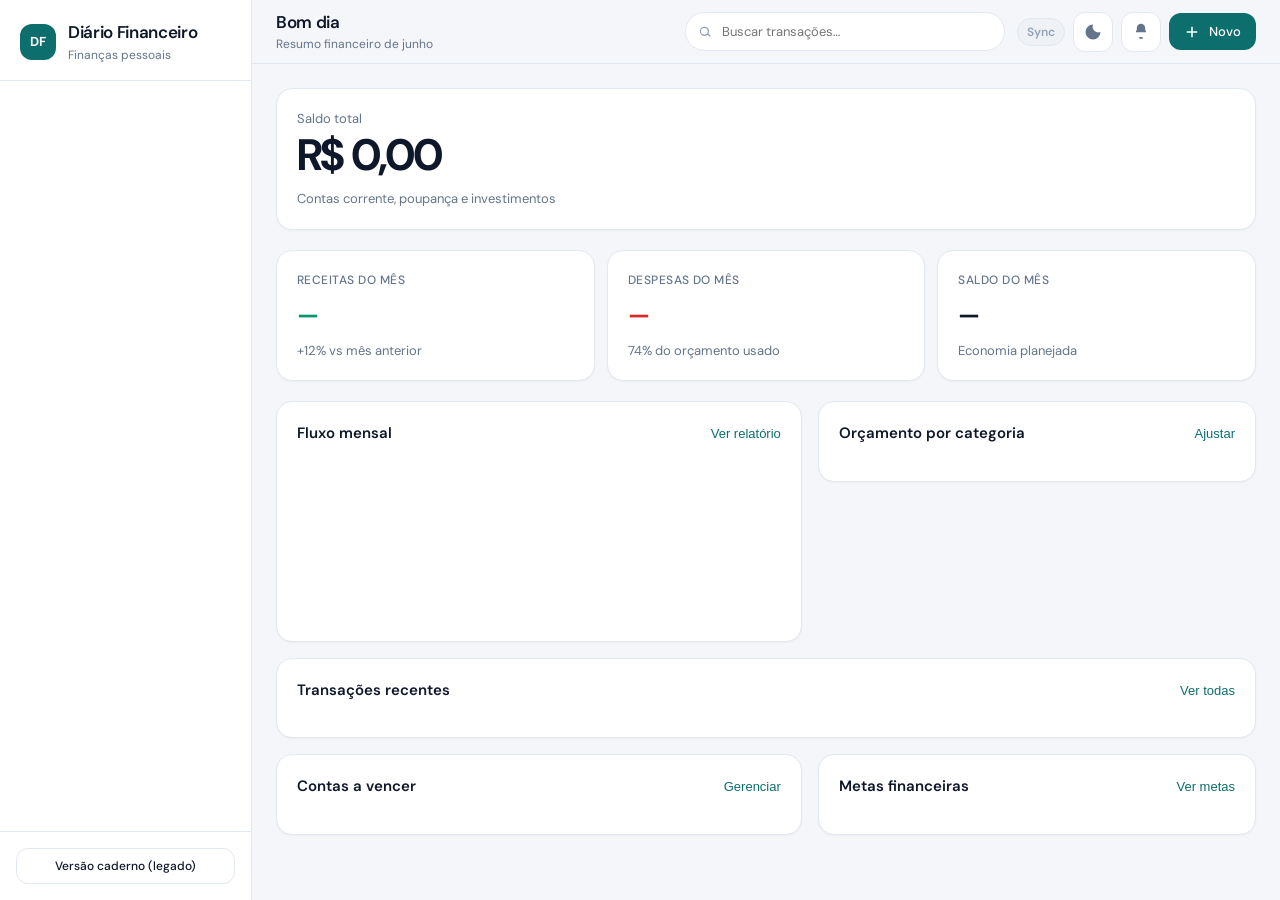
==== commit fe8febd8: "Integra UI fintech aos dados reais com sync automatico Gist entre dispositivos." ====
--- a/index.html
+++ b/index.html
@@ -60,13 +60,14 @@
           <input type="search" id="globalSearch" placeholder="Buscar transações…" aria-label="Buscar" autocomplete="off" />
         </div>
         <div class="topbar__actions">
+          <span class="sync-chip sync-chip--off" id="syncChip" title="Sincronização nuvem">Sync</span>
           <button type="button" class="btn btn--icon" id="btnTheme" aria-label="Alternar tema escuro" aria-pressed="false">
             <svg viewBox="0 0 24 24"><path d="M12 3a9 9 0 1 0 9 9 7 7 0 0 1-9-9z" fill="currentColor"/></svg>
           </button>
           <button type="button" class="btn btn--icon" aria-label="Notificações">
             <svg viewBox="0 0 24 24"><path d="M12 2a5 5 0 0 0-5 5v2.3l-1 2v1h12v-1l-1-2V7a5 5 0 0 0-5-5zm-2 16h4v2h-4v-2z" fill="currentColor"/></svg>
           </button>
-          <button type="button" class="btn btn--primary">
+          <button type="button" class="btn btn--primary" id="btnNovo">
             <svg viewBox="0 0 24 24" width="18" height="18"><path d="M11 5h2v6h6v2h-6v6h-2v-6H5v-2h6V5z" fill="currentColor"/></svg>
             <span class="hide-mobile">Novo</span>
           </button>
@@ -240,10 +241,49 @@
               </div>
               <button type="button" class="toggle" id="toggleDark" aria-label="Ativar modo escuro"></button>
             </div>
-            <div class="settings-row card--clickable">
+            <div class="settings-row">
+              <div>
+                <strong style="font-size:var(--text-sm)">Sync celular + notebook</strong>
+                <p id="syncConfigText" style="margin:4px 0 0;font-size:var(--text-xs);color:var(--text-secondary)">Configure para os dados ficarem iguais em todos os aparelhos.</p>
+              </div>
+            </div>
+            <div class="settings-row" style="gap:var(--space-2);flex-wrap:wrap">
+              <button type="button" class="btn btn--ghost" id="btnSyncConfig">Configurar sync</button>
+              <button type="button" class="btn btn--primary" id="btnSyncManual">Sincronizar agora</button>
+            </div>
+            <div class="settings-row">
+              <div>
+                <strong style="font-size:var(--text-sm)">Sync automático</strong>
+                <p style="margin:4px 0 0;font-size:var(--text-xs);color:var(--text-secondary)">Baixa ao abrir e envia após cada alteração</p>
+              </div>
+              <button type="button" class="toggle is-on" id="toggleSyncAuto" aria-label="Sync automático"></button>
+            </div>
+            <div class="settings-row">
+              <div>
+                <strong style="font-size:var(--text-sm)">Instalar como app</strong>
+                <p style="margin:4px 0 0;font-size:var(--text-xs);color:var(--text-secondary)">Funciona sem outras ferramentas abertas</p>
+              </div>
+              <button type="button" class="btn btn--ghost" id="btnInstalar" hidden>Instalar</button>
+            </div>
+            <div class="settings-row card--clickable" id="btnExportar" role="button" tabindex="0">
               <div>
                 <strong style="font-size:var(--text-sm)">Exportar backup</strong>
                 <p style="margin:4px 0 0;font-size:var(--text-xs);color:var(--text-secondary)">JSON com todos os dados</p>
+              </div>
+              <span style="color:var(--accent)">→</span>
+            </div>
+            <div class="settings-row card--clickable" id="btnImportarRow" role="button" tabindex="0">
+              <div>
+                <strong style="font-size:var(--text-sm)">Importar backup</strong>
+                <p style="margin:4px 0 0;font-size:var(--text-xs);color:var(--text-secondary)">Restaurar de arquivo JSON</p>
+              </div>
+              <input type="file" id="inputImportar" accept="application/json" hidden />
+              <span style="color:var(--accent)">→</span>
+            </div>
+            <div class="settings-row card--clickable" id="btnRelatorio" role="button" tabindex="0">
+              <div>
+                <strong style="font-size:var(--text-sm)">Relatório PDF do mês</strong>
+                <p style="margin:4px 0 0;font-size:var(--text-xs);color:var(--text-secondary)">Imprimir ou salvar PDF</p>
               </div>
               <span style="color:var(--accent)">→</span>
             </div>
@@ -272,13 +312,51 @@
     </div>
   </div>
 
+  <div class="modal" id="modalNovo" role="dialog" aria-modal="true" aria-labelledby="modalNovoTitle">
+    <div class="modal__backdrop" id="modalNovoBackdrop"></div>
+    <div class="modal__panel card">
+      <div class="card__head">
+        <h3 id="modalNovoTitle">Novo lançamento</h3>
+        <button type="button" class="btn btn--ghost" id="btnModalFechar">Fechar</button>
+      </div>
+      <form id="formNovoLanc" class="form-stack">
+        <label>Data <input type="date" name="data" required /></label>
+        <label>Tipo
+          <select name="tipo" required>
+            <option value="gasto">Despesa</option>
+            <option value="receita">Receita</option>
+          </select>
+        </label>
+        <label>Categoria
+          <select name="categoria">
+            <option value="mercado">Mercado</option>
+            <option value="transporte">Transporte</option>
+            <option value="casa">Casa / contas</option>
+            <option value="lazer">Lazer</option>
+            <option value="salario-extra">Salário / extra</option>
+            <option value="outros-gasto">Outros gastos</option>
+            <option value="outros-receita">Outras receitas</option>
+          </select>
+        </label>
+        <label>Descrição <input type="text" name="descricao" required placeholder="Ex.: Supermercado" /></label>
+        <label>Valor (R$) <input type="number" name="valor" min="0.01" step="0.01" required /></label>
+        <button type="submit" class="btn btn--primary" style="width:100%">Salvar</button>
+      </form>
+    </div>
+  </div>
+
+  <div class="toast" id="toast" role="status" aria-live="polite"></div>
+
   <style>
     @media (max-width: 480px) {
       .hide-mobile { display: none; }
       .topbar__greeting p { display: none; }
+      .sync-chip { display: none; }
     }
   </style>
 
+  <script>window.__DIARIO_UI_SHELL__ = true;</script>
+  <script src="./diario.js" defer></script>
   <script src="./app-shell.js" defer></script>
 </body>
 </html>
--- a/css/app.css
+++ b/css/app.css
@@ -730,6 +730,97 @@
 }
 .toggle.is-on::after { transform: translateX(20px); }
 
+.sync-chip {
+  font-size: var(--text-xs);
+  font-weight: var(--weight-semibold);
+  padding: 0.25rem 0.55rem;
+  border-radius: var(--radius-full);
+  border: 1px solid var(--border);
+}
+.sync-chip--off { color: var(--text-tertiary); background: var(--bg-subtle); }
+.sync-chip--ok { color: var(--positive); background: var(--positive-muted); border-color: transparent; }
+.sync-chip--sync { color: var(--accent); background: var(--accent-muted); border-color: transparent; }
+.sync-chip--err { color: var(--negative); background: var(--negative-muted); border-color: transparent; }
+
+.toast {
+  position: fixed;
+  bottom: calc(var(--bottom-nav-h) + 0.75rem);
+  left: 50%;
+  transform: translateX(-50%) translateY(120%);
+  background: var(--text);
+  color: var(--surface);
+  padding: 0.55rem 1rem;
+  border-radius: var(--radius-md);
+  font-size: var(--text-sm);
+  font-weight: var(--weight-medium);
+  opacity: 0;
+  transition: transform 0.25s, opacity 0.25s;
+  z-index: 120;
+  pointer-events: none;
+  max-width: min(92vw, 360px);
+  text-align: center;
+}
+@media (min-width: 1024px) {
+  .toast { bottom: 1.25rem; }
+}
+.toast.show {
+  transform: translateX(-50%) translateY(0);
+  opacity: 1;
+}
+
+.modal {
+  position: fixed;
+  inset: 0;
+  z-index: 80;
+  display: flex;
+  align-items: flex-end;
+  justify-content: center;
+  pointer-events: none;
+  opacity: 0;
+  transition: opacity var(--transition);
+}
+.modal.is-open {
+  pointer-events: auto;
+  opacity: 1;
+}
+.modal__backdrop {
+  position: absolute;
+  inset: 0;
+  background: rgba(15, 23, 42, 0.45);
+}
+.modal__panel {
+  position: relative;
+  width: min(440px, 100%);
+  margin: var(--space-4);
+  margin-bottom: calc(var(--space-4) + env(safe-area-inset-bottom));
+  z-index: 1;
+}
+@media (min-width: 640px) {
+  .modal { align-items: center; }
+}
+.form-stack {
+  display: flex;
+  flex-direction: column;
+  gap: var(--space-3);
+}
+.form-stack label {
+  display: flex;
+  flex-direction: column;
+  gap: var(--space-1);
+  font-size: var(--text-sm);
+  font-weight: var(--weight-medium);
+  color: var(--text-secondary);
+}
+.form-stack input,
+.form-stack select {
+  padding: 0.55rem 0.65rem;
+  border: 1px solid var(--border);
+  border-radius: var(--radius-md);
+  font: inherit;
+  background: var(--surface);
+  color: var(--text);
+}
+
 .boot-erro {
   position: sticky;
   top: 0;
